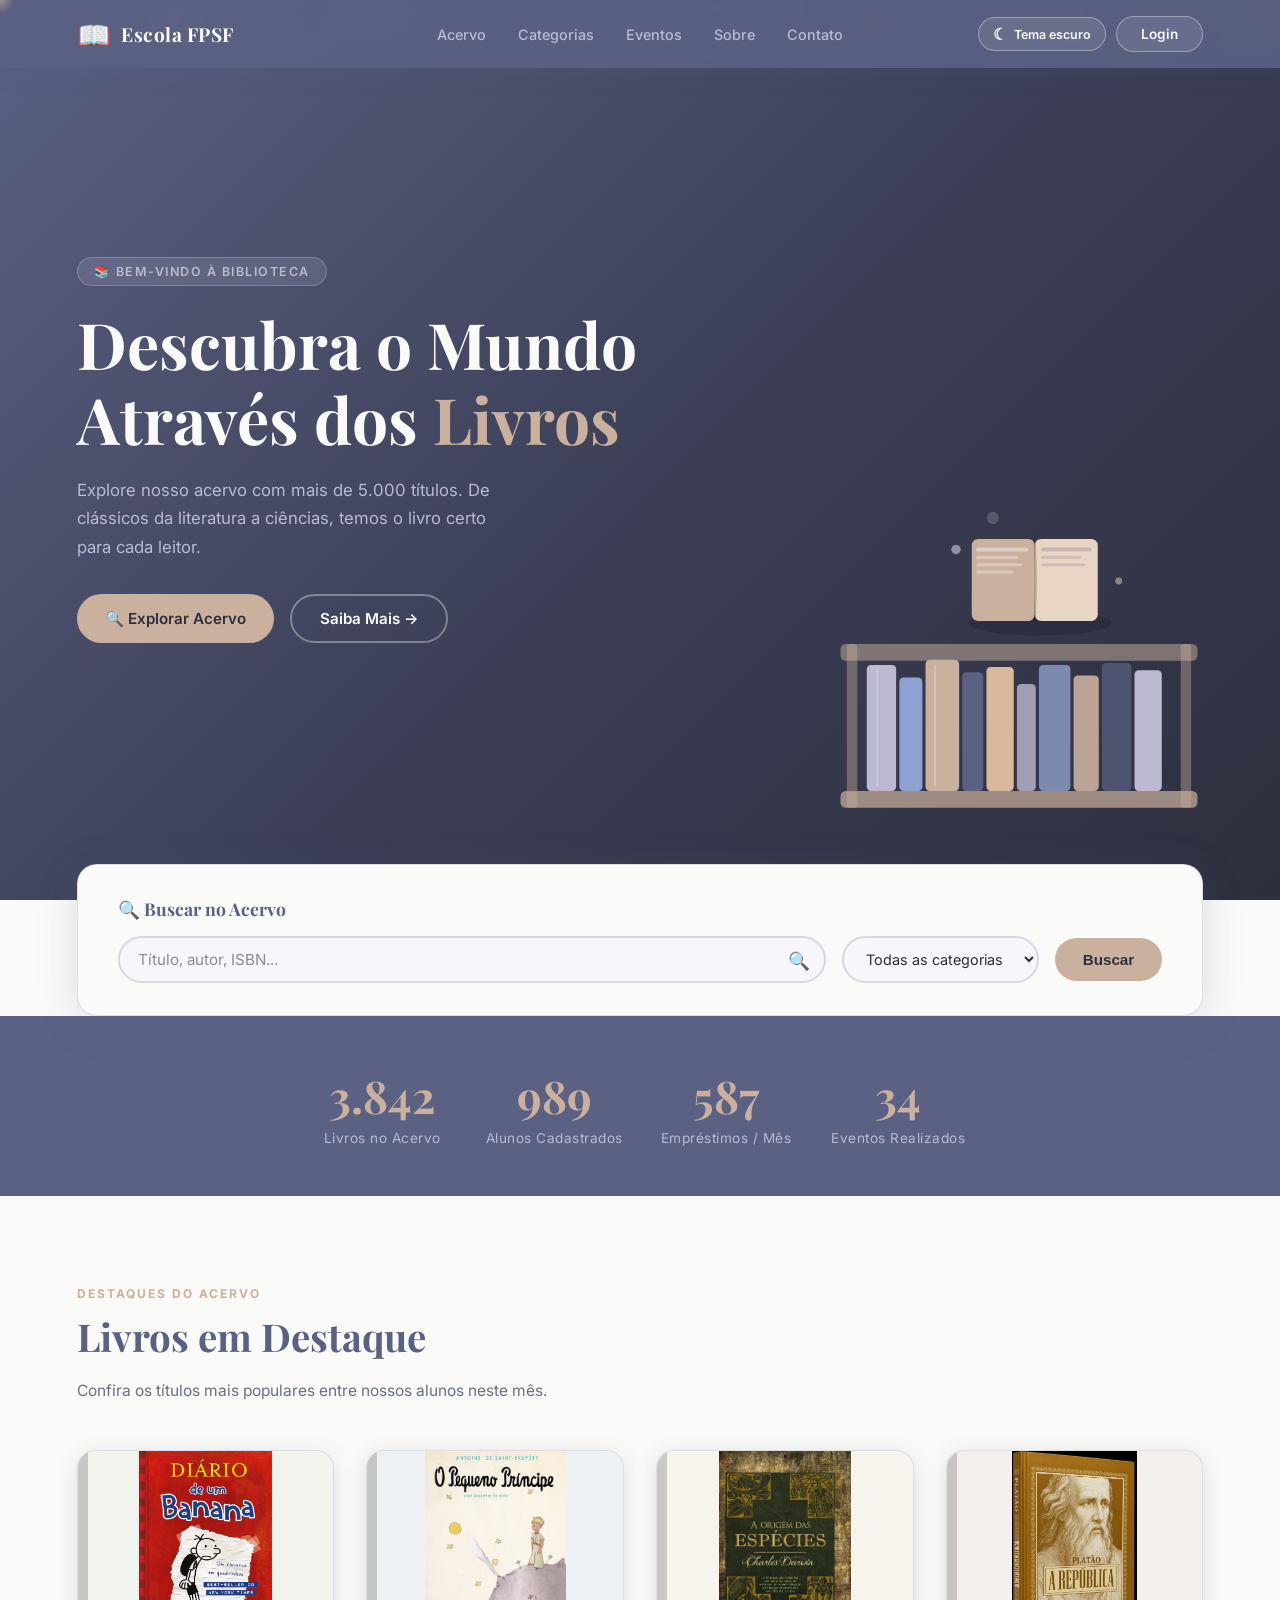
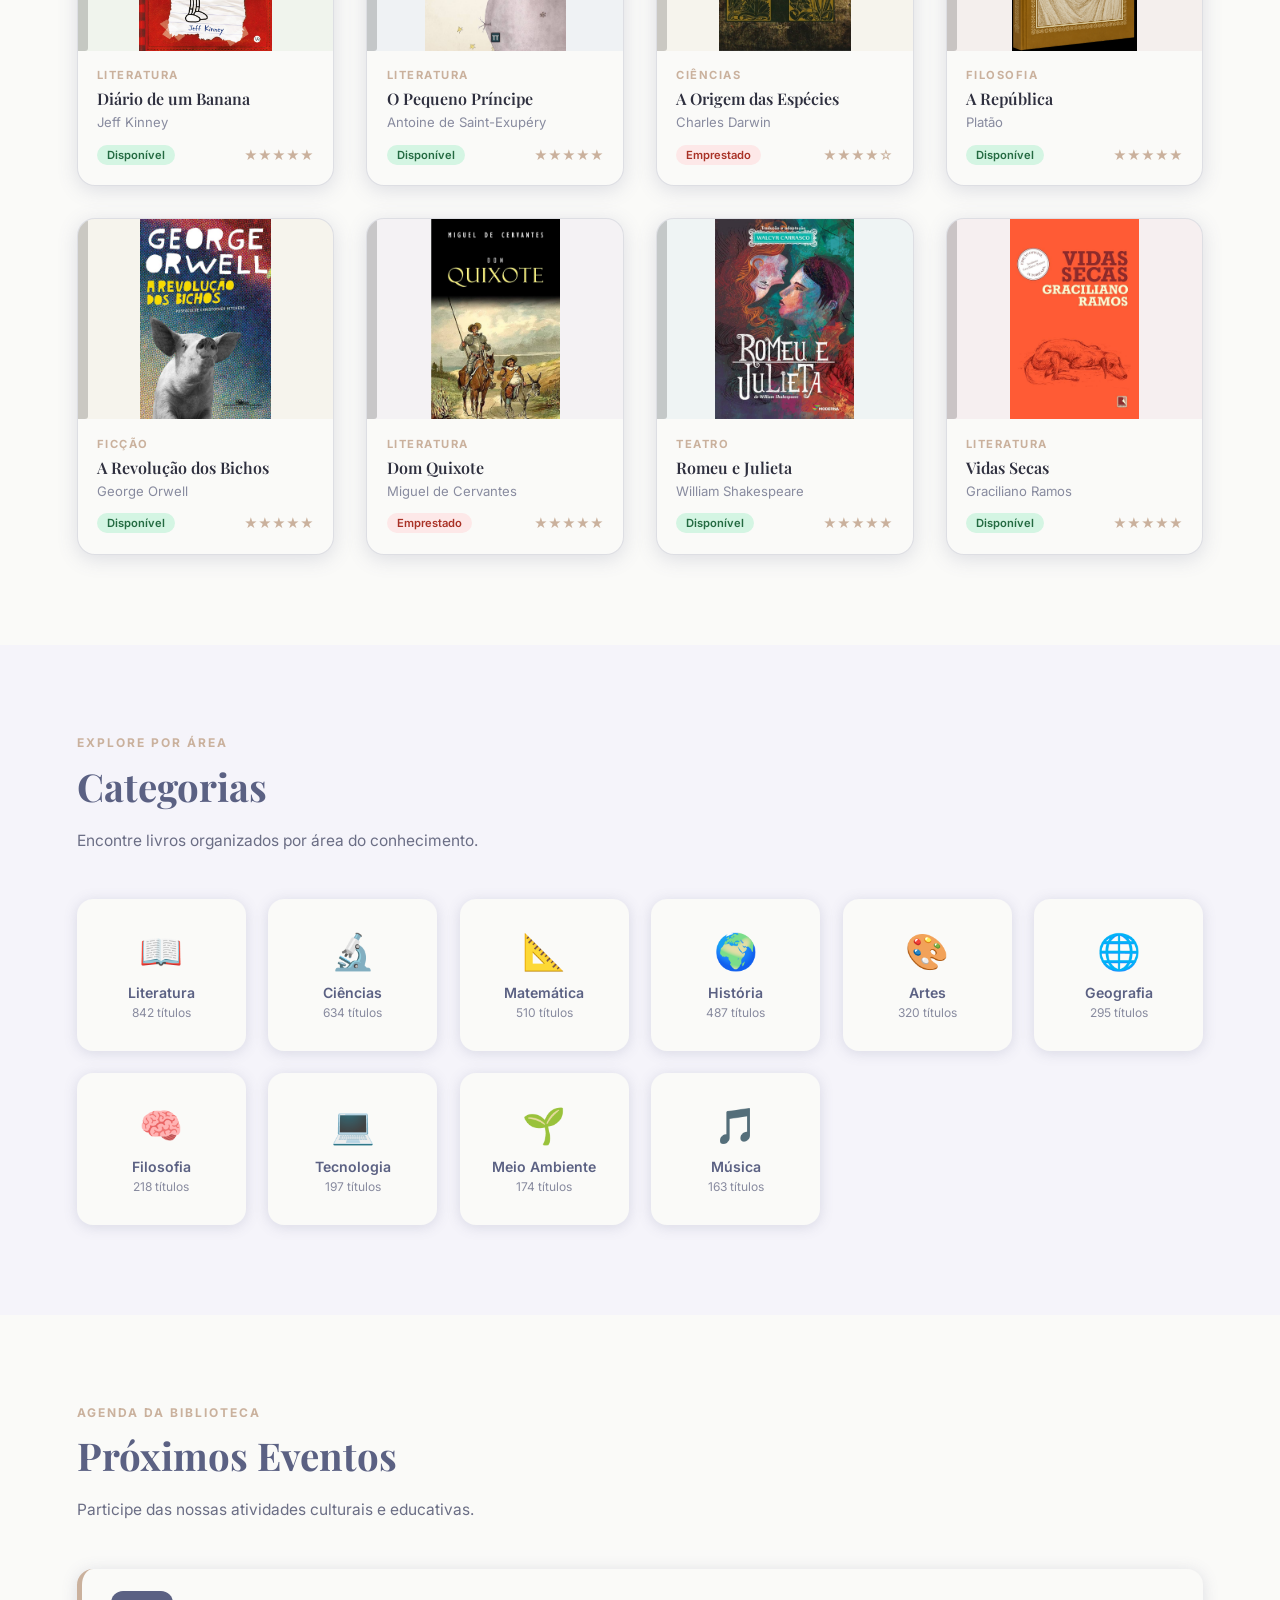
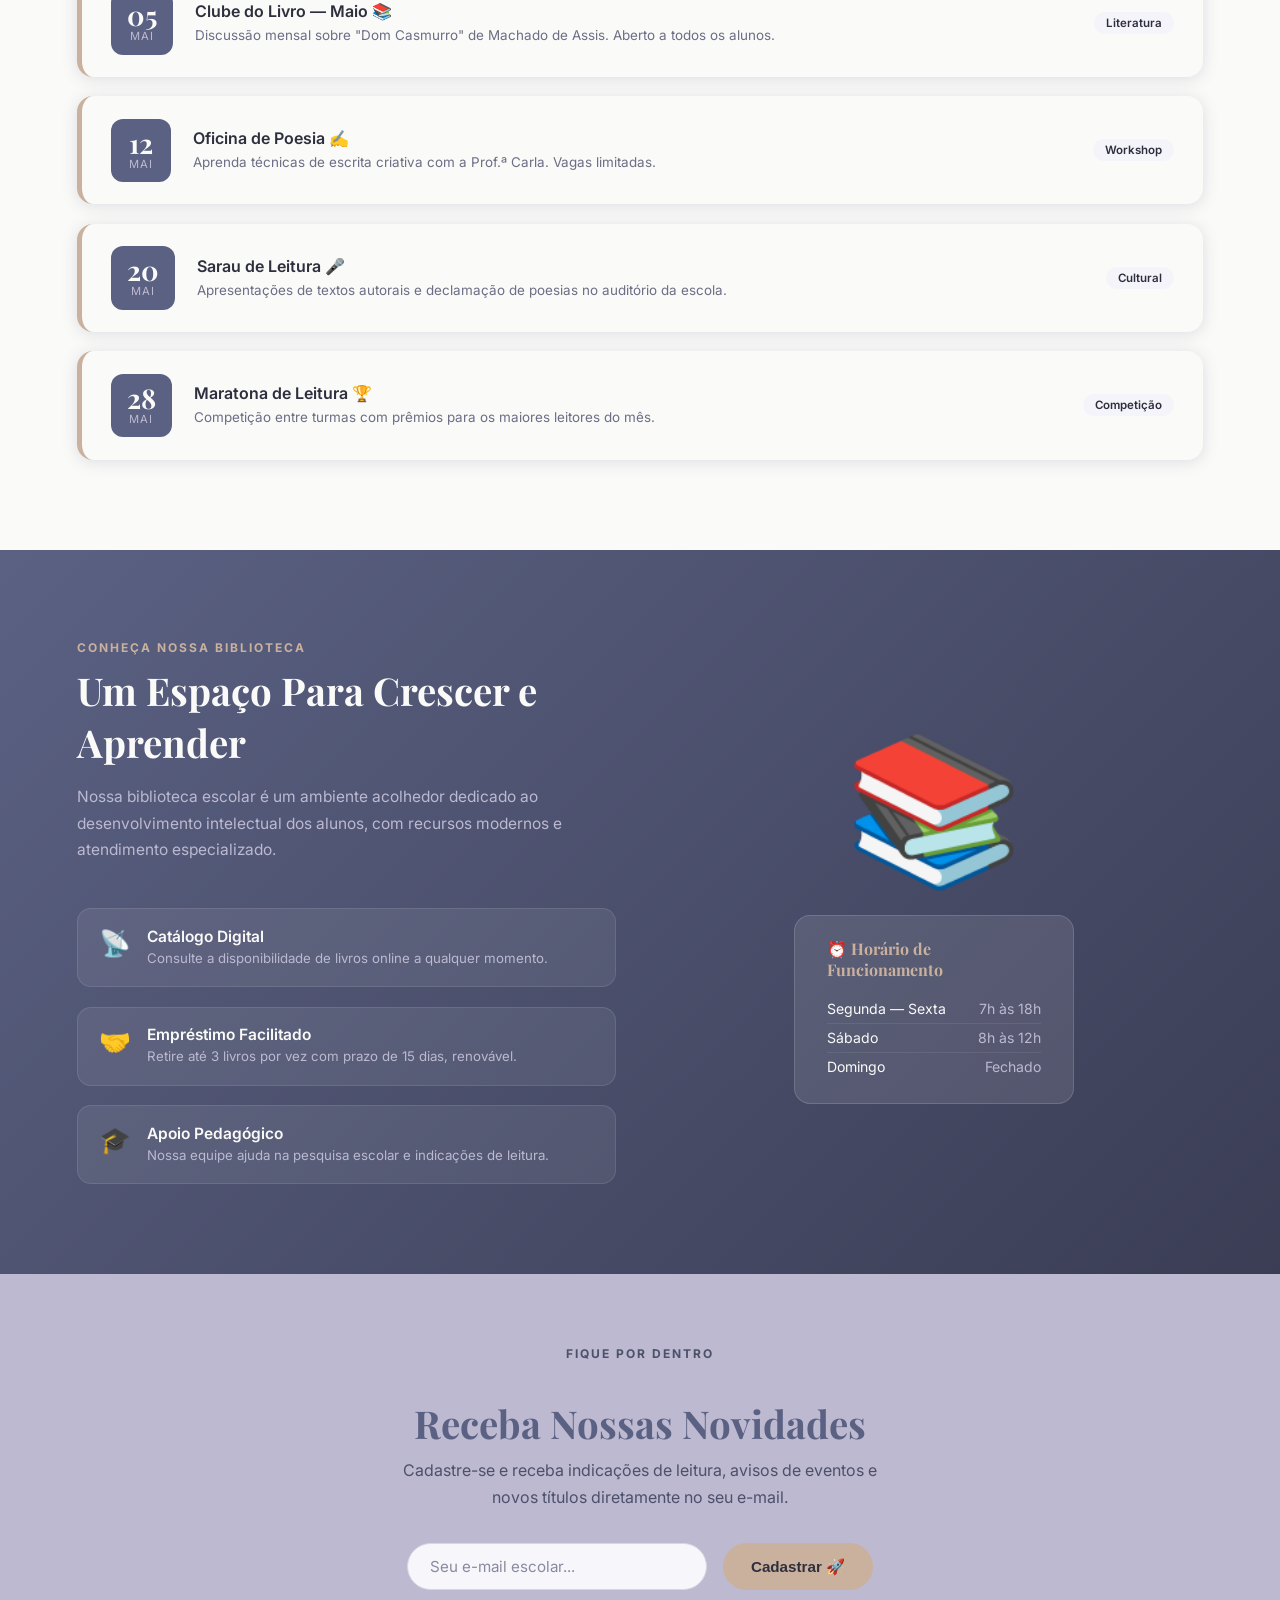
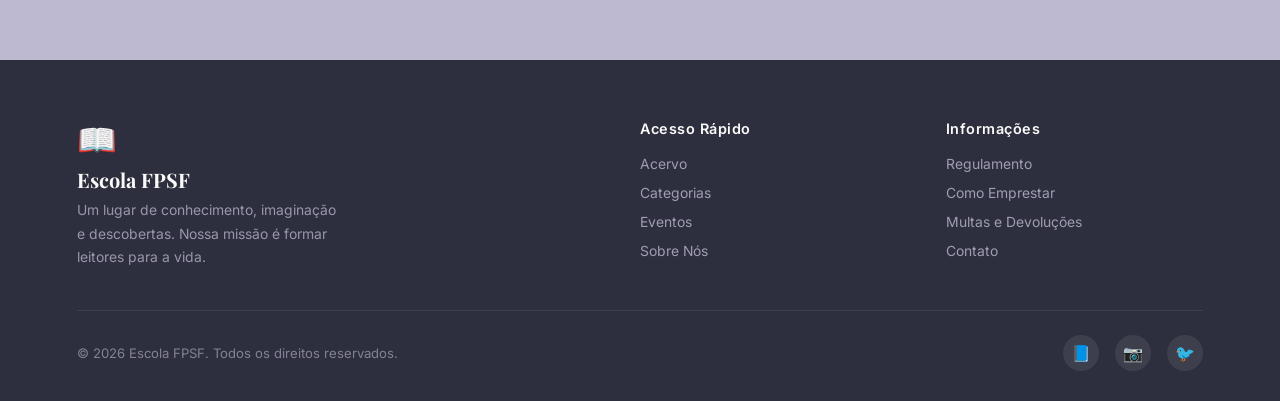
==== index.html @ fdc6d4b6 "Primeira versão do projeto" ====
<!DOCTYPE html>
<html lang="pt-BR">
<head>
  <meta charset="UTF-8" />
  <meta name="viewport" content="width=device-width, initial-scale=1.0" />
  <title>Escola FPSF</title>
  <link rel="preconnect" href="https://fonts.googleapis.com" />
  <link href="https://fonts.googleapis.com/css2?family=Playfair+Display:wght@400;600;700&family=Inter:wght@300;400;500;600&display=swap" rel="stylesheet" />
  <script>
    (() => {
      let savedTheme;
      try { savedTheme = localStorage.getItem('theme'); } catch (error) { savedTheme = null; }
      const theme = savedTheme || (window.matchMedia('(prefers-color-scheme: dark)').matches ? 'dark' : 'light');
      document.documentElement.dataset.theme = theme;
      document.documentElement.style.colorScheme = theme;
    })();
  </script>
  <link rel="stylesheet" href="css/style.css" />
</head>
<body>

<!-- Loader -->
<div id="loader">
  <div class="loader-book">📚</div>
  <p class="loader-text">CARREGANDO BIBLIOTECA</p>
  <div class="loader-bar"><div class="loader-fill"></div></div>
</div>

<!-- Cursor glow -->
<div class="cursor-glow" id="cursorGlow"></div>

<!-- Particles -->
<canvas id="particles"></canvas>

<!-- ─── NAV ─── -->
<nav>
  <a href="#" class="nav-logo">
    <span class="book-icon">📖</span>
    <span>Escola FPSF</span>
  </a>
  <ul class="nav-links">
    <li><a href="#acervo">Acervo</a></li>
    <li><a href="#categorias">Categorias</a></li>
    <li><a href="#eventos">Eventos</a></li>
    <li><a href="#sobre">Sobre</a></li>
    <li><a href="#contato">Contato</a></li>
  </ul>
  <button type="button" class="theme-toggle" id="themeToggle" aria-label="Ativar tema escuro" aria-pressed="false">
    <span class="theme-toggle-icon" aria-hidden="true">☾</span>
    <span class="theme-toggle-text">Tema escuro</span>
  </button>
  <button type="button" class="btn-login" onclick="openLogin()">Login</button>
</nav>

<!-- ─── HERO ─── -->
<section class="hero">
  <!-- Floating books bg -->
  <div class="floating-books" id="floatingBooks"></div>

  <div class="hero-content">
    <div class="hero-badge">📚 Bem-vindo à biblioteca</div>
    <h1>Descubra o Mundo Através dos <span>Livros</span></h1>
    <p>Explore nosso acervo com mais de 5.000 títulos. De clássicos da literatura a ciências, temos o livro certo para cada leitor.</p>
    <div class="hero-btns">
      <a href="#acervo" class="btn btn-primary">🔍 Explorar Acervo</a>
      <a href="#sobre"  class="btn btn-outline">Saiba Mais →</a>
    </div>
  </div>

  <!-- SVG hero illustration -->
  <div class="hero-img">
    <svg viewBox="0 0 400 380" xmlns="http://www.w3.org/2000/svg">
      <!-- bookshelf -->
      <rect x="30" y="280" width="340" height="16" rx="5" fill="#CAB19D" opacity=".7"/>
      <rect x="30" y="140" width="340" height="16" rx="5" fill="#CAB19D" opacity=".5"/>
      <!-- left shelf legs -->
      <rect x="36" y="140" width="10" height="156" rx="3" fill="#CAB19D" opacity=".4"/>
      <rect x="354" y="140" width="10" height="156" rx="3" fill="#CAB19D" opacity=".4"/>
      <!-- books row 2 -->
      <rect x="55" y="160" width="28" height="120" rx="4" fill="#BCB9D0"/>
      <rect x="86" y="172" width="22" height="108" rx="4" fill="#8FA1D0"/>
      <rect x="111" y="155" width="32" height="125" rx="4" fill="#CAB19D"/>
      <rect x="146" y="167" width="20" height="113" rx="4" fill="#5B6183"/>
      <rect x="169" y="162" width="26" height="118" rx="4" fill="#D9B89C"/>
      <rect x="198" y="178" width="18" height="102" rx="4" fill="#BCB9D0" opacity=".8"/>
      <rect x="219" y="160" width="30" height="120" rx="4" fill="#7B8AB0"/>
      <rect x="252" y="170" width="24" height="110" rx="4" fill="#CAB19D" opacity=".9"/>
      <rect x="279" y="158" width="28" height="122" rx="4" fill="#5B6183" opacity=".7"/>
      <rect x="310" y="165" width="26" height="115" rx="4" fill="#BCB9D0"/>
      <!-- book spines lines -->
      <line x1="65" y1="165" x2="65" y2="275" stroke="rgba(255,255,255,.2)" stroke-width="2"/>
      <line x1="120" y1="160" x2="120" y2="275" stroke="rgba(255,255,255,.2)" stroke-width="2"/>
      <!-- open book floating -->
      <g transform="translate(155,30)" style="animation:heroFloat 3.5s ease-in-out infinite; transform-origin:center;">
        <ellipse cx="65" cy="90" rx="68" ry="12" fill="rgba(0,0,0,.15)"/>
        <rect x="0"  y="10" width="60" height="78" rx="6" fill="#CAB19D"/>
        <rect x="60" y="10" width="60" height="78" rx="6" fill="#E8D5C4"/>
        <rect x="4"  y="18" width="50" height="4"  rx="2" fill="rgba(255,255,255,.4)"/>
        <rect x="4"  y="26" width="40" height="3"  rx="2" fill="rgba(255,255,255,.3)"/>
        <rect x="4"  y="33" width="44" height="3"  rx="2" fill="rgba(255,255,255,.3)"/>
        <rect x="4"  y="40" width="36" height="3"  rx="2" fill="rgba(255,255,255,.3)"/>
        <rect x="66" y="18" width="48" height="4"  rx="2" fill="rgba(91,97,131,.25)"/>
        <rect x="66" y="26" width="38" height="3"  rx="2" fill="rgba(91,97,131,.2)"/>
        <rect x="66" y="33" width="42" height="3"  rx="2" fill="rgba(91,97,131,.2)"/>
        <path d="M60 10 Q62 49 60 88" stroke="rgba(0,0,0,.2)" stroke-width="2" fill="none"/>
        <!-- sparkles -->
        <circle cx="-15" cy="20" r="4" fill="#BCB9D0" opacity=".8">
          <animate attributeName="r" values="4;6;4" dur="1.8s" repeatCount="indefinite"/>
          <animate attributeName="opacity" values=".8;.3;.8" dur="1.8s" repeatCount="indefinite"/>
        </circle>
        <circle cx="140" cy="50" r="3" fill="#CAB19D" opacity=".7">
          <animate attributeName="r" values="3;5;3" dur="2.2s" repeatCount="indefinite"/>
          <animate attributeName="opacity" values=".7;.2;.7" dur="2.2s" repeatCount="indefinite"/>
        </circle>
        <circle cx="20" cy="-10" r="5" fill="rgba(255,255,255,.5)">
          <animate attributeName="r" values="5;7;5" dur="2.6s" repeatCount="indefinite"/>
          <animate attributeName="opacity" values=".5;.1;.5" dur="2.6s" repeatCount="indefinite"/>
        </circle>
      </g>
    </svg>
  </div>
</section>

<!-- ─── SEARCH ─── -->
<div class="search-section" id="busca">
  <div class="search-card reveal">
    <h3>🔍 Buscar no Acervo</h3>
    <div class="search-wrap">
      <input type="text" id="searchInput" placeholder="Título, autor, ISBN..." />
      <span class="s-icon">🔍</span>
    </div>
    <select class="filter-select" id="filterSelect">
      <option value="">Todas as categorias</option>
      <option>Literatura</option>
      <option>Ciências</option>
      <option>História</option>
      <option>Matemática</option>
      <option>Artes</option>
      <option>Filosofia</option>
    </select>
    <button class="btn btn-primary" onclick="doSearch()">Buscar</button>
  </div>
</div>

<!-- ─── STATS ─── -->
<div class="stats-band">
  <div class="stat-item reveal">
    <span class="stat-num" data-target="5240">0</span>
    <p class="stat-label">Livros no Acervo</p>
  </div>
  <div class="stat-item reveal">
    <span class="stat-num" data-target="1380">0</span>
    <p class="stat-label">Alunos Cadastrados</p>
  </div>
  <div class="stat-item reveal">
    <span class="stat-num" data-target="820">0</span>
    <p class="stat-label">Empréstimos / Mês</p>
  </div>
  <div class="stat-item reveal">
    <span class="stat-num" data-target="48">0</span>
    <p class="stat-label">Eventos Realizados</p>
  </div>
</div>

<!-- ─── FEATURED BOOKS ─── -->
<section id="acervo">
  <p class="section-label reveal">Destaques do Acervo</p>
  <h2 class="section-title reveal">Livros em Destaque</h2>
  <p class="section-subtitle reveal">Confira os títulos mais populares entre nossos alunos neste mês.</p>

  <div class="books-grid" id="booksGrid"></div>
</section>

<!-- ─── CATEGORIES ─── -->
<section class="categories-section" id="categorias">
  <p class="section-label reveal">Explore por Área</p>
  <h2 class="section-title reveal">Categorias</h2>
  <p class="section-subtitle reveal">Encontre livros organizados por área do conhecimento.</p>

  <div class="cats-grid">
    <div class="cat-card reveal" style="--d:.1s">
      <div class="cat-icon">📖</div>
      <div class="cat-name">Literatura</div>
      <div class="cat-count">842 títulos</div>
    </div>
    <div class="cat-card reveal" style="--d:.2s">
      <div class="cat-icon">🔬</div>
      <div class="cat-name">Ciências</div>
      <div class="cat-count">634 títulos</div>
    </div>
    <div class="cat-card reveal" style="--d:.3s">
      <div class="cat-icon">📐</div>
      <div class="cat-name">Matemática</div>
      <div class="cat-count">510 títulos</div>
    </div>
    <div class="cat-card reveal" style="--d:.4s">
      <div class="cat-icon">🌍</div>
      <div class="cat-name">História</div>
      <div class="cat-count">487 títulos</div>
    </div>
    <div class="cat-card reveal" style="--d:.5s">
      <div class="cat-icon">🎨</div>
      <div class="cat-name">Artes</div>
      <div class="cat-count">320 títulos</div>
    </div>
    <div class="cat-card reveal" style="--d:.6s">
      <div class="cat-icon">🌐</div>
      <div class="cat-name">Geografia</div>
      <div class="cat-count">295 títulos</div>
    </div>
    <div class="cat-card reveal" style="--d:.7s">
      <div class="cat-icon">🧠</div>
      <div class="cat-name">Filosofia</div>
      <div class="cat-count">218 títulos</div>
    </div>
    <div class="cat-card reveal" style="--d:.8s">
      <div class="cat-icon">💻</div>
      <div class="cat-name">Tecnologia</div>
      <div class="cat-count">197 títulos</div>
    </div>
    <div class="cat-card reveal" style="--d:.9s">
      <div class="cat-icon">🌱</div>
      <div class="cat-name">Meio Ambiente</div>
      <div class="cat-count">174 títulos</div>
    </div>
    <div class="cat-card reveal" style="--d:1s">
      <div class="cat-icon">🎵</div>
      <div class="cat-name">Música</div>
      <div class="cat-count">163 títulos</div>
    </div>
  </div>
</section>

<!-- ─── EVENTS ─── -->
<section id="eventos">
  <p class="section-label reveal">Agenda da Biblioteca</p>
  <h2 class="section-title reveal">Próximos Eventos</h2>
  <p class="section-subtitle reveal">Participe das nossas atividades culturais e educativas.</p>

  <div class="events-list">
    <div class="event-item reveal-left">
      <div class="event-date"><div class="event-day">05</div><div class="event-month">Mai</div></div>
      <div>
        <div class="event-title">Clube do Livro — Maio 📚</div>
        <div class="event-desc">Discussão mensal sobre "Dom Casmurro" de Machado de Assis. Aberto a todos os alunos.</div>
      </div>
      <div class="event-tag">Literatura</div>
    </div>
    <div class="event-item reveal-left" style="transition-delay:.1s">
      <div class="event-date"><div class="event-day">12</div><div class="event-month">Mai</div></div>
      <div>
        <div class="event-title">Oficina de Poesia ✍️</div>
        <div class="event-desc">Aprenda técnicas de escrita criativa com a Prof.ª Carla. Vagas limitadas.</div>
      </div>
      <div class="event-tag">Workshop</div>
    </div>
    <div class="event-item reveal-left" style="transition-delay:.2s">
      <div class="event-date"><div class="event-day">20</div><div class="event-month">Mai</div></div>
      <div>
        <div class="event-title">Sarau de Leitura 🎤</div>
        <div class="event-desc">Apresentações de textos autorais e declamação de poesias no auditório da escola.</div>
      </div>
      <div class="event-tag">Cultural</div>
    </div>
    <div class="event-item reveal-left" style="transition-delay:.3s">
      <div class="event-date"><div class="event-day">28</div><div class="event-month">Mai</div></div>
      <div>
        <div class="event-title">Maratona de Leitura 🏆</div>
        <div class="event-desc">Competição entre turmas com prêmios para os maiores leitores do mês.</div>
      </div>
      <div class="event-tag">Competição</div>
    </div>
  </div>
</section>

<!-- ─── ABOUT ─── -->
<section class="about-section" id="sobre">
  <div class="about-grid">
    <div>
      <p class="section-label reveal">Conheça Nossa Biblioteca</p>
      <h2 class="section-title reveal">Um Espaço Para Crescer e Aprender</h2>
      <p class="section-subtitle reveal">Nossa biblioteca escolar é um ambiente acolhedor dedicado ao desenvolvimento intelectual dos alunos, com recursos modernos e atendimento especializado.</p>
      <div class="about-features">
        <div class="feat-item reveal" style="transition-delay:.1s">
          <div class="feat-icon">📡</div>
          <div>
            <div class="feat-title">Catálogo Digital</div>
            <div class="feat-desc">Consulte a disponibilidade de livros online a qualquer momento.</div>
          </div>
        </div>
        <div class="feat-item reveal" style="transition-delay:.2s">
          <div class="feat-icon">🤝</div>
          <div>
            <div class="feat-title">Empréstimo Facilitado</div>
            <div class="feat-desc">Retire até 3 livros por vez com prazo de 15 dias, renovável.</div>
          </div>
        </div>
        <div class="feat-item reveal" style="transition-delay:.3s">
          <div class="feat-icon">🎓</div>
          <div>
            <div class="feat-title">Apoio Pedagógico</div>
            <div class="feat-desc">Nossa equipe ajuda na pesquisa escolar e indicações de leitura.</div>
          </div>
        </div>
      </div>
    </div>
    <div class="about-visual reveal-right">
      <div class="big-book-icon">📚</div>
      <div class="hours-card">
        <h4>⏰ Horário de Funcionamento</h4>
        <div class="hour-row"><span>Segunda — Sexta</span><span>7h às 18h</span></div>
        <div class="hour-row"><span>Sábado</span><span>8h às 12h</span></div>
        <div class="hour-row"><span>Domingo</span><span>Fechado</span></div>
      </div>
    </div>
  </div>
</section>

<!-- ─── NEWSLETTER ─── -->
<section class="news-section" id="contato">
  <p class="section-label reveal">Fique por Dentro</p>
  <h2 class="section-title reveal">Receba Nossas Novidades</h2>
  <p class="reveal">Cadastre-se e receba indicações de leitura, avisos de eventos e novos títulos diretamente no seu e-mail.</p>
  <div class="news-form reveal">
    <input type="email" id="emailInput" placeholder="Seu e-mail escolar..." />
    <button class="btn btn-primary" onclick="subscribeNewsletter()">Cadastrar 🚀</button>
  </div>
</section>

<!-- ─── FOOTER ─── -->
<footer>
  <div class="footer-grid">
    <div class="footer-brand">
      <span class="book-icon">📖</span>
      <h3>Escola FPSF</h3>
      <p>Um lugar de conhecimento, imaginação e descobertas. Nossa missão é formar leitores para a vida.</p>
    </div>
    <div class="footer-col">
      <h4>Acesso Rápido</h4>
      <ul>
        <li><a href="#acervo">Acervo</a></li>
        <li><a href="#categorias">Categorias</a></li>
        <li><a href="#eventos">Eventos</a></li>
        <li><a href="#sobre">Sobre Nós</a></li>
      </ul>
    </div>
    <div class="footer-col">
      <h4>Informações</h4>
      <ul>
        <li><a href="#">Regulamento</a></li>
        <li><a href="#">Como Emprestar</a></li>
        <li><a href="#">Multas e Devoluções</a></li>
        <li><a href="#">Contato</a></li>
      </ul>
    </div>
  </div>
  <div class="footer-bottom">
    <p>© 2026 Escola FPSF. Todos os direitos reservados.</p>
    <div class="social-links">
      <a href="#" class="social-link">📘</a>
      <a href="#" class="social-link">📷</a>
      <a href="#" class="social-link">🐦</a>
    </div>
  </div>
</footer>

<!-- Scroll to top -->
<button id="scrollTop" onclick="window.scrollTo({top:0,behavior:'smooth'})">↑</button>

<!-- Book modal -->
<div class="modal-overlay" id="modalOverlay" onclick="closeModal(event)">
  <div class="modal" id="bookModal">
    <div class="modal-header">
      <h3 id="modalTitle">Título</h3>
      <button class="modal-close" onclick="closeModal()">✕</button>
    </div>
    <div class="modal-cover" id="modalCover"></div>
    <div class="modal-genre" id="modalGenre"></div>
    <div class="modal-desc" id="modalDesc"></div>
    <div class="modal-meta" id="modalMeta"></div>
    <button class="btn btn-primary" style="width:100%;justify-content:center;" onclick="requestLoan()">Solicitar Empréstimo 📚</button>
  </div>
</div>

<!-- Temporary login modal -->
<div class="modal-overlay" id="loginModalOverlay" onclick="closeLogin(event)">
  <div class="login-modal" role="dialog" aria-modal="true" aria-labelledby="loginModalTitle">
    <div class="modal-header">
      <div>
        <p class="login-eyebrow">Acesso temporário</p>
        <h3 id="loginModalTitle">Entrar na biblioteca</h3>
      </div>
      <button type="button" class="modal-close" onclick="closeLogin()" aria-label="Fechar">✕</button>
    </div>
    <form id="loginForm" onsubmit="fakeLogin(event)">
      <label class="login-label" for="loginEmail">E-mail</label>
      <input class="login-input" type="email" id="loginEmail" placeholder="seuemail@escola.com" required />

      <label class="login-label" for="loginPassword">Senha</label>
      <input class="login-input" type="password" id="loginPassword" placeholder="Mínimo 4 caracteres" minlength="4" required />

      <p class="login-helper">Login fictício para demonstração. Nenhum dado será enviado.</p>
      <p class="login-message" id="loginMessage" aria-live="polite"></p>
      <button type="submit" class="btn btn-primary login-submit">Entrar</button>
    </form>
  </div>
</div>

<script src="js/script.js"></script>
</body>
</html>
---- css/style.css ----
*, *::before, *::after { box-sizing: border-box; margin: 0; padding: 0; }

:root {
  --lavender:  #BCB9D0;
  --indigo:    #5B6183;
  --beige:     #CAB19D;
  --white:     #FAFAF8;
  --dark:      #2E2F3E;
  --shadow:    rgba(91,97,131,.18);
  --bg-main: #FAFAF8;
  --bg-secondary: #F5F4FA;
  --bg-card: #FAFAF8;
  --bg-input: #F7F6FA;
  --bg-navbar: rgba(91,97,131,.92);
  --bg-footer: #2E2F3E;
  --text-main: #2E2F3E;
  --text-secondary: #6B6E85;
  --text-muted: #888B9F;
  --border: #D8D6E3;
  --border-soft: rgba(91,97,131,.18);
  --overlay: rgba(28,29,38,.62);
  --focus-ring: rgba(91,97,131,.2);
  --success-bg: #D4F5E3;
  --success-text: #246B42;
  --danger-bg: #FDE8E8;
  --danger-text: #A93226;
  --hero-end: #2E2F3E;
  --hero-mid: #3A3D54;
  --newsletter-bg: #BCB9D0;
  --newsletter-text: #4C506B;
  --heading-color: #5B6183;
  --focus-color: #5B6183;
  --nav-text: #E8E8EC;
  --on-dark: #FAFAF8;
  --on-dark-secondary: #D2D0DE;
  --transition-theme: background-color .3s ease, color .3s ease, border-color .3s ease, box-shadow .3s ease;
}

[data-theme="dark"] {
  --shadow: rgba(0,0,0,.28);
  --bg-main: #1C1D26;
  --bg-secondary: #252734;
  --bg-card: #252734;
  --bg-input: #1C1D26;
  --bg-navbar: rgba(46,47,62,.96);
  --bg-footer: #252734;
  --text-main: #E8E8EC;
  --text-secondary: #B8BBC8;
  --text-muted: #A8ABBA;
  --border: #3A3D4E;
  --border-soft: #3A3D4E;
  --overlay: rgba(12,13,18,.75);
  --focus-ring: rgba(202,177,157,.25);
  --success-bg: #263E35;
  --success-text: #A8DFC0;
  --danger-bg: #472D32;
  --danger-text: #F2B8B5;
  --hero-end: #1C1D26;
  --hero-mid: #252734;
  --newsletter-bg: #252734;
  --newsletter-text: #B8BBC8;
  --heading-color: #CAB19D;
  --focus-color: #CAB19D;
  --nav-text: #E8E8EC;
  --on-dark: #E8E8EC;
  --on-dark-secondary: #B8BBC8;
}

html { scroll-behavior: smooth; }

body {
  font-family: 'Inter', sans-serif;
  background: var(--bg-main);
  color: var(--text-main);
  overflow-x: hidden;
  transition: var(--transition-theme);
}

body, nav, section, footer, .search-card, .book-card, .cat-card, .event-item,
.modal, .login-modal, input, select, button, .modal-meta span, .event-tag {
  transition: var(--transition-theme);
}

/* ─── Particles canvas ─── */
#particles {
  position: fixed;
  inset: 0;
  pointer-events: none;
  z-index: 0;
}

/* ─── NAV ─── */
nav {
  position: fixed;
  top: 0; left: 0; right: 0;
  z-index: 100;
  display: flex;
  align-items: center;
  justify-content: space-between;
  padding: 0 6vw;
  height: 68px;
  background: var(--bg-navbar);
  backdrop-filter: blur(14px);
  box-shadow: 0 2px 24px var(--shadow);
  animation: slideDown .7s cubic-bezier(.22,1,.36,1) both;
}
@keyframes slideDown {
  from { transform: translateY(-100%); opacity: 0; }
  to   { transform: translateY(0);     opacity: 1; }
}

.nav-logo {
  display: flex;
  align-items: center;
  gap: 10px;
  text-decoration: none;
}
.nav-logo .book-icon {
  font-size: 1.7rem;
  animation: wiggle 3s ease-in-out infinite;
}
@keyframes wiggle {
  0%,100% { transform: rotate(-4deg); }
  50%      { transform: rotate(4deg); }
}
.nav-logo span {
  font-family: 'Playfair Display', serif;
  font-size: 1.2rem;
  font-weight: 700;
  color: var(--on-dark);
  letter-spacing: .5px;
}

.nav-links {
  display: flex;
  gap: 2rem;
  list-style: none;
  position: absolute;
  left: 50%;
  transform: translateX(-50%);
}
.nav-links a {
  text-decoration: none;
  color: var(--lavender);
  font-size: .9rem;
  font-weight: 500;
  position: relative;
  transition: color .3s;
}
.nav-links a::after {
  content: '';
  position: absolute;
  bottom: -3px; left: 0;
  width: 0; height: 2px;
  background: var(--beige);
  border-radius: 2px;
  transition: width .35s cubic-bezier(.22,1,.36,1);
}
.nav-links a:hover { color: var(--on-dark); }
.nav-links a:hover::after { width: 100%; }

.btn-login {
  margin-left: 10px;
  padding: 9px 24px;
  border: 1px solid rgba(255,255,255,.35);
  border-radius: 50px;
  background: rgba(255,255,255,.1);
  color: var(--on-dark);
  font-family: 'Inter', sans-serif;
  font-size: .85rem;
  font-weight: 600;
  cursor: pointer;
  transition: background .25s, color .25s, border-color .25s, transform .25s;
}

.theme-toggle {
  margin-left: auto;
  min-width: 126px;
  padding: 8px 14px;
  border: 1px solid rgba(255,255,255,.35);
  border-radius: 50px;
  background: rgba(255,255,255,.1);
  color: var(--on-dark);
  font-family: 'Inter', sans-serif;
  font-size: .78rem;
  font-weight: 600;
  cursor: pointer;
  display: inline-flex;
  align-items: center;
  justify-content: center;
  gap: 7px;
}
.theme-toggle:hover, .theme-toggle:focus-visible {
  background: var(--beige);
  border-color: var(--beige);
  color: var(--dark);
}
.theme-toggle:focus-visible, button:focus-visible, a:focus-visible {
  outline: 3px solid var(--beige);
  outline-offset: 3px;
}
.theme-toggle-icon { font-size: 1rem; line-height: 1; }
.btn-login:hover {
  background: var(--beige);
  border-color: var(--beige);
  color: var(--dark);
  transform: translateY(-2px);
}

@media(max-width:900px) {
  nav { padding: 0 4vw; }
  .nav-links { gap: 1rem; }
  .nav-links a { font-size: .8rem; }
  .btn-login { padding: 8px 16px; }
  .theme-toggle { min-width: auto; }
  .theme-toggle-text { display: none; }
}

@media(max-width:700px) {
  .nav-links { display: none; }
}

/* ─── HERO ─── */
.hero {
  position: relative;
  min-height: 100vh;
  display: flex;
  align-items: center;
  padding: 0 6vw;
  background: linear-gradient(135deg, var(--indigo) 0%, var(--hero-mid) 55%, var(--hero-end) 100%);
  overflow: hidden;
}

.floating-books {
  position: absolute;
  inset: 0;
  pointer-events: none;
}
.fb {
  position: absolute;
  font-size: 2.2rem;
  opacity: .12;
  animation: floatBook linear infinite;
}
@keyframes floatBook {
  0%   { transform: translateY(110vh) rotate(0deg);   opacity: 0; }
  10%  { opacity: .12; }
  90%  { opacity: .12; }
  100% { transform: translateY(-15vh) rotate(360deg); opacity: 0; }
}

.hero-content {
  position: relative;
  z-index: 2;
  max-width: 580px;
}
.hero-badge {
  display: inline-block;
  background: rgba(188,185,208,.18);
  border: 1px solid rgba(188,185,208,.35);
  color: var(--lavender);
  font-size: .78rem;
  font-weight: 600;
  letter-spacing: 1.5px;
  text-transform: uppercase;
  padding: 6px 16px;
  border-radius: 50px;
  margin-bottom: 1.2rem;
  animation: fadeUp .8s .3s both;
}
.hero h1 {
  font-family: 'Playfair Display', serif;
  font-size: clamp(2.4rem, 5vw, 4rem);
  font-weight: 700;
  color: var(--on-dark);
  line-height: 1.18;
  animation: fadeUp .8s .5s both;
}
.hero h1 span { color: var(--beige); }
.hero p {
  margin-top: 1.2rem;
  color: var(--lavender);
  font-size: 1.05rem;
  line-height: 1.7;
  max-width: 440px;
  animation: fadeUp .8s .7s both;
}
.hero-btns {
  margin-top: 2rem;
  display: flex;
  gap: 1rem;
  flex-wrap: wrap;
  animation: fadeUp .8s .9s both;
}
@keyframes fadeUp {
  from { opacity: 0; transform: translateY(28px); }
  to   { opacity: 1; transform: translateY(0); }
}

.btn {
  display: inline-flex;
  align-items: center;
  gap: 8px;
  padding: 13px 28px;
  border-radius: 50px;
  font-size: .95rem;
  font-weight: 600;
  cursor: pointer;
  text-decoration: none;
  transition: transform .25s, box-shadow .25s, background .25s;
  border: none;
}
.btn:hover { transform: translateY(-3px); box-shadow: 0 10px 28px rgba(0,0,0,.25); }
.btn-primary { background: var(--beige); color: var(--dark); }
.btn-outline  { background: transparent; color: var(--on-dark); border: 2px solid rgba(255,255,255,.35); }
.btn-outline:hover { background: rgba(255,255,255,.1); }

.hero-img {
  position: absolute;
  right: 4vw; bottom: 0;
  z-index: 1;
  width: min(420px, 42vw);
  animation: heroFloat 4s ease-in-out infinite;
}
@keyframes heroFloat {
  0%,100% { transform: translateY(0); }
  50%      { transform: translateY(-18px); }
}
.hero-img svg { width: 100%; height: auto; }

/* ─── SEARCH ─── */
.search-section {
  position: relative;
  z-index: 10;
  margin-top: -36px;
  padding: 0 6vw;
}
.search-card {
  background: var(--bg-card);
  border: 1px solid var(--border-soft);
  border-radius: 20px;
  box-shadow: 0 8px 40px var(--shadow);
  padding: 2rem 2.5rem;
  display: flex;
  flex-wrap: wrap;
  gap: 1rem;
  align-items: center;
  animation: fadeUp .8s 1.1s both;
}
.search-card h3 {
  font-family: 'Playfair Display', serif;
  font-size: 1.1rem;
  color: var(--heading-color);
  width: 100%;
}
.search-wrap {
  flex: 1;
  min-width: 220px;
  position: relative;
}
.search-wrap input {
  width: 100%;
  padding: 12px 48px 12px 18px;
  border-radius: 50px;
  border: 2px solid var(--lavender);
  font-size: .95rem;
  outline: none;
  background: var(--bg-input);
  color: var(--text-main);
  border-color: var(--border);
  transition: border-color .3s, box-shadow .3s;
  font-family: 'Inter', sans-serif;
}
.search-wrap input:focus {
  border-color: var(--focus-color);
  box-shadow: 0 0 0 4px var(--focus-ring);
}
.search-wrap .s-icon {
  position: absolute;
  right: 16px; top: 50%;
  transform: translateY(-50%);
  font-size: 1.1rem;
  pointer-events: none;
}
.filter-select {
  padding: 12px 18px;
  border-radius: 50px;
  border: 2px solid var(--border);
  background: var(--bg-input);
  font-size: .9rem;
  outline: none;
  cursor: pointer;
  font-family: 'Inter', sans-serif;
  color: var(--text-main);
  transition: border-color .3s;
}
.filter-select:focus { border-color: var(--focus-color); }

/* ─── SECTION COMMONS ─── */
section { position: relative; padding: 90px 6vw; }

.section-label {
  font-size: .75rem;
  font-weight: 700;
  letter-spacing: 2px;
  text-transform: uppercase;
  color: var(--beige);
  margin-bottom: .6rem;
}
.section-title {
  font-family: 'Playfair Display', serif;
  font-size: clamp(1.7rem, 3vw, 2.4rem);
  color: var(--heading-color);
  margin-bottom: 1rem;
}
.section-subtitle {
  color: var(--text-secondary);
  max-width: 520px;
  line-height: 1.7;
  font-size: .97rem;
  margin-bottom: 2.8rem;
}

/* ─── REVEAL ─── */
.reveal {
  opacity: 0;
  transform: translateY(40px);
  transition: opacity .75s cubic-bezier(.22,1,.36,1), transform .75s cubic-bezier(.22,1,.36,1);
}
.reveal.visible {
  opacity: 1;
  transform: translateY(0);
}
.reveal-left  { opacity:0; transform:translateX(-40px); transition: opacity .75s cubic-bezier(.22,1,.36,1), transform .75s cubic-bezier(.22,1,.36,1); }
.reveal-right { opacity:0; transform:translateX(40px);  transition: opacity .75s cubic-bezier(.22,1,.36,1), transform .75s cubic-bezier(.22,1,.36,1); }
.reveal-left.visible, .reveal-right.visible { opacity:1; transform:translateX(0); }

/* ─── STATS ─── */
.stats-band {
  background: var(--indigo);
  padding: 50px 6vw;
  display: flex;
  flex-wrap: wrap;
  gap: 2rem;
  justify-content: center;
}
.stat-item {
  text-align: center;
  color: var(--on-dark);
  min-width: 140px;
}
.stat-num {
  font-family: 'Playfair Display', serif;
  font-size: 2.8rem;
  font-weight: 700;
  color: var(--beige);
  display: block;
  animation: countUp 2s ease-out both;
}
@keyframes countUp { from { opacity:0; transform:scale(.7); } to { opacity:1; transform:scale(1); } }
.stat-label { font-size: .85rem; color: var(--lavender); margin-top: .3rem; letter-spacing: .5px; }

/* ─── BOOKS ─── */
.books-grid {
  display: grid;
  grid-template-columns: repeat(auto-fill, minmax(200px, 1fr));
  gap: 2rem;
}
.book-card {
  background: var(--bg-card);
  border: 1px solid var(--border-soft);
  border-radius: 18px;
  box-shadow: 0 4px 20px var(--shadow);
  overflow: hidden;
  cursor: pointer;
  transition: transform .35s cubic-bezier(.22,1,.36,1), box-shadow .35s;
  animation: fadeUp .6s both;
}
.book-card:hover {
  transform: translateY(-10px) scale(1.02);
  box-shadow: 0 20px 48px rgba(91,97,131,.22);
}
.book-cover {
  height: 200px;
  display: flex;
  align-items: center;
  justify-content: center;
  font-size: 4rem;
  position: relative;
  overflow: hidden;
}
.book-cover::after {
  content: '';
  position: absolute;
  inset: 0;
  background: rgba(0,0,0,.08);
  opacity: 0;
  transition: opacity .3s;
}
.book-card:hover .book-cover::after { opacity: 1; }
.book-cover-image {
  width: 100%;
  height: 100%;
  object-fit: contain;
}
.book-spine {
  position: absolute;
  left: 0; top: 0; bottom: 0;
  width: 10px;
  background: rgba(0,0,0,.18);
  border-radius: 0 3px 3px 0;
}
.book-info { padding: 1.1rem 1.2rem 1.3rem; }
.book-genre {
  font-size: .7rem;
  font-weight: 700;
  letter-spacing: 1.5px;
  text-transform: uppercase;
  color: var(--beige);
  margin-bottom: .35rem;
}
.book-title {
  font-family: 'Playfair Display', serif;
  font-size: 1rem;
  font-weight: 600;
  color: var(--text-main);
  line-height: 1.35;
  margin-bottom: .3rem;
}
.book-author { font-size: .82rem; color: var(--text-muted); }
.book-footer {
  display: flex;
  align-items: center;
  justify-content: space-between;
  margin-top: .9rem;
}
.book-badge {
  font-size: .7rem;
  padding: 3px 10px;
  border-radius: 50px;
  font-weight: 600;
}
.badge-available { background: var(--success-bg); color: var(--success-text); }
.badge-out       { background: var(--danger-bg); color: var(--danger-text); }
.book-rating { font-size: .82rem; color: var(--beige); }

/* ─── CATEGORIES ─── */
.categories-section { background: var(--bg-secondary); }
.cats-grid {
  display: grid;
  grid-template-columns: repeat(auto-fill, minmax(160px, 1fr));
  gap: 1.4rem;
}
.cat-card {
  background: var(--bg-card);
  border-radius: 16px;
  padding: 1.8rem 1rem;
  text-align: center;
  cursor: pointer;
  box-shadow: 0 2px 14px var(--shadow);
  transition: transform .3s, box-shadow .3s, background .3s;
  border: 2px solid transparent;
}
.cat-card:hover {
  transform: translateY(-6px);
  box-shadow: 0 12px 32px var(--shadow);
  background: var(--indigo);
  border-color: var(--indigo);
}
.cat-card:hover .cat-icon, .cat-card:hover .cat-name { color: var(--on-dark); }
.cat-icon { font-size: 2.2rem; margin-bottom: .7rem; transition: transform .3s; }
.cat-card:hover .cat-icon { transform: scale(1.2) rotate(-8deg); }
.cat-name { font-size: .88rem; font-weight: 600; color: var(--heading-color); transition: color .3s; }
.cat-count { font-size: .75rem; color: var(--text-muted); margin-top: .25rem; }
.cat-card:hover .cat-count { color: var(--lavender); }

/* ─── EVENTS ─── */
.events-list {
  display: flex;
  flex-direction: column;
  gap: 1.2rem;
}
.event-item {
  display: flex;
  align-items: center;
  gap: 1.4rem;
  background: var(--bg-card);
  border-radius: 16px;
  padding: 1.4rem 1.8rem;
  box-shadow: 0 2px 16px var(--shadow);
  border-left: 5px solid var(--beige);
  transition: transform .3s, box-shadow .3s;
}
.event-item:hover { transform: translateX(8px); box-shadow: 0 8px 28px var(--shadow); }
.event-date {
  text-align: center;
  background: var(--indigo);
  color: var(--on-dark);
  border-radius: 12px;
  padding: .7rem 1rem;
  min-width: 60px;
  flex-shrink: 0;
}
.event-day { font-family:'Playfair Display',serif; font-size:1.7rem; font-weight:700; line-height:1; }
.event-month { font-size:.7rem; letter-spacing:1px; text-transform:uppercase; color:var(--lavender); }
.event-title { font-weight:600; color:var(--text-main); margin-bottom:.25rem; }
.event-desc  { font-size:.84rem; color:var(--text-secondary); line-height:1.5; }
.event-tag {
  margin-left:auto; flex-shrink:0;
  font-size:.72rem; padding:4px 12px;
  background:var(--bg-secondary); color:var(--text-main);
  border-radius:50px; font-weight:600;
}

/* ─── ABOUT ─── */
.about-section {
  background: linear-gradient(135deg, var(--indigo) 0%, var(--hero-mid) 100%);
  color: var(--on-dark);
}
.about-section .section-title { color: var(--on-dark); }
.about-section .section-subtitle { color: var(--lavender); }
.about-section .section-label { color: var(--beige); }
.about-grid {
  display: grid;
  grid-template-columns: 1fr 1fr;
  gap: 3rem;
  align-items: center;
}
@media(max-width:700px){ .about-grid{grid-template-columns:1fr;} }
.about-features { display:flex; flex-direction:column; gap:1.2rem; margin-top:1.5rem; }
.feat-item {
  display:flex; align-items:flex-start; gap:1rem;
  background:rgba(255,255,255,.07); border-radius:14px; padding:1.1rem 1.3rem;
  border:1px solid rgba(255,255,255,.1);
  transition:background .3s, transform .3s;
}
.feat-item:hover { background:rgba(255,255,255,.13); transform:translateX(6px); }
.feat-icon { font-size:1.6rem; flex-shrink:0; }
.feat-title { font-weight:600; margin-bottom:.2rem; font-size:.97rem; }
.feat-desc  { font-size:.83rem; color:var(--lavender); line-height:1.5; }
.about-visual {
  display:flex; flex-direction:column; gap:1.2rem;
  align-items:center; justify-content:center;
}
.big-book-icon {
  font-size:9rem;
  animation: heroFloat 4s ease-in-out infinite, spinOnce 1s ease-out both;
  text-align:center;
}
@keyframes spinOnce {
  from { transform:rotateY(90deg); opacity:0; }
  to   { transform:rotateY(0);     opacity:1; }
}
.hours-card {
  background:rgba(255,255,255,.1); border-radius:16px; padding:1.4rem 2rem;
  border:1px solid rgba(255,255,255,.15); width:100%; max-width:280px;
}
.hours-card h4 { font-family:'Playfair Display',serif; margin-bottom:.9rem; color:var(--beige); }
.hour-row { display:flex; justify-content:space-between; font-size:.88rem; padding:.35rem 0; border-bottom:1px solid rgba(255,255,255,.08); }
.hour-row:last-child { border-bottom:none; }
.hour-row span:last-child { color:var(--lavender); }

/* ─── NEWSLETTER ─── */
.news-section {
  background: var(--newsletter-bg);
  text-align:center;
  padding:70px 6vw;
}
.news-section .section-title { color:var(--heading-color); margin-bottom:.5rem; }
.news-section p { color:var(--newsletter-text); max-width:480px; margin:0 auto 2rem; line-height:1.7; }
.news-form { display:flex; gap:1rem; justify-content:center; flex-wrap:wrap; }
.news-form input {
  padding:13px 22px; border-radius:50px; border:none;
  font-size:.95rem; outline:none; width:300px; max-width:100%;
  background:var(--bg-input); color:var(--text-main); font-family:'Inter',sans-serif;
  border:1px solid var(--border);
  transition:box-shadow .3s;
}
.news-form input:focus { box-shadow:0 0 0 4px var(--focus-ring); }

/* ─── FOOTER ─── */
footer {
  background: var(--bg-footer);
  color: var(--lavender);
  padding: 60px 6vw 30px;
}
.footer-grid {
  display:grid; grid-template-columns:2fr 1fr 1fr; gap:3rem;
  margin-bottom:2.5rem;
}
@media(max-width:700px){ .footer-grid{grid-template-columns:1fr;} }
.footer-brand .book-icon { font-size:2rem; }
.footer-brand h3 { font-family:'Playfair Display',serif; color:var(--on-dark); font-size:1.25rem; margin:.4rem 0; }
.footer-brand p  { font-size:.87rem; line-height:1.7; opacity:.75; max-width:260px; }
.footer-col h4 { color:var(--on-dark); font-size:.9rem; font-weight:600; margin-bottom:1rem; letter-spacing:.5px; }
.footer-col ul { list-style:none; }
.footer-col ul li { margin-bottom:.55rem; }
.footer-col ul a {
  color:var(--lavender); text-decoration:none; font-size:.87rem;
  opacity:.8; transition:opacity .2s, padding-left .2s;
}
.footer-col ul a:hover { opacity:1; padding-left:6px; }
.footer-bottom {
  border-top:1px solid rgba(255,255,255,.08);
  padding-top:1.5rem;
  display:flex; justify-content:space-between; align-items:center; flex-wrap:wrap; gap:1rem;
}
.footer-bottom p { font-size:.82rem; opacity:.6; }
.social-links { display:flex; gap:1rem; }
.social-link {
  width:36px; height:36px; border-radius:50%;
  background:rgba(255,255,255,.08); display:flex; align-items:center; justify-content:center;
  font-size:1rem; text-decoration:none; color:var(--lavender);
  transition:background .3s, transform .3s;
}
.social-link:hover { background:var(--indigo); transform:scale(1.15); }

/* ─── SCROLL TO TOP ─── */
#scrollTop {
  position:fixed; bottom:28px; right:28px; z-index:200;
  width:48px; height:48px; border-radius:50%;
  background:var(--indigo); color:var(--on-dark);
  border:none; font-size:1.3rem; cursor:pointer;
  box-shadow:0 4px 20px var(--shadow);
  display:flex; align-items:center; justify-content:center;
  opacity:0; transform:translateY(20px);
  transition:opacity .3s, transform .3s;
}
#scrollTop.show { opacity:1; transform:translateY(0); }
#scrollTop:hover { background:var(--beige); color:var(--dark); transform:scale(1.1); }

/* ─── MODAL ─── */
.modal-overlay {
  position:fixed; inset:0; z-index:500;
  background:var(--overlay); backdrop-filter:blur(6px);
  display:flex; align-items:center; justify-content:center;
  opacity:0; pointer-events:none;
  transition:opacity .3s;
}
.modal-overlay.open { opacity:1; pointer-events:auto; }
.modal {
  background:var(--bg-card); border:1px solid var(--border); border-radius:24px; padding:2.5rem;
  max-width:420px; width:90%;
  transform:scale(.9) translateY(20px);
  transition:transform .35s cubic-bezier(.22,1,.36,1);
}
.modal-overlay.open .modal { transform:scale(1) translateY(0); }
.modal-header { display:flex; justify-content:space-between; align-items:flex-start; margin-bottom:1.2rem; }
.modal-header h3 { font-family:'Playfair Display',serif; font-size:1.3rem; color:var(--heading-color); }
.modal-close { background:none; border:none; font-size:1.4rem; cursor:pointer; color:var(--text-muted); line-height:1; }
.modal-close:hover { color:var(--text-main); }
.modal-cover { font-size:5rem; text-align:center; margin:.5rem 0 1rem; }
.modal-cover-image {
  display:block;
  width:auto;
  height:180px;
  max-width:100%;
  margin:0 auto;
  object-fit:contain;
}
.modal-genre { font-size:.75rem; font-weight:700; letter-spacing:2px; text-transform:uppercase; color:var(--beige); }
.modal-genre-description {
  color:var(--text-secondary);
  font-size:.9rem;
  font-weight:400;
  letter-spacing:0;
  line-height:1.7;
  margin-bottom:1.5rem;
  text-transform:none;
}
.modal-desc { font-size:.9rem; color:var(--text-secondary); line-height:1.7; margin:.8rem 0 1.5rem; }
.modal-meta { display:flex; gap:1rem; font-size:.83rem; color:var(--text-secondary); margin-bottom:1.5rem; flex-wrap:wrap; }
.modal-meta span { background:var(--bg-secondary); padding:4px 12px; border-radius:50px; }

.login-modal {
  background:var(--bg-card);
  border:1px solid var(--border);
  border-radius:20px;
  padding:2rem;
  width:min(360px, 90%);
  box-shadow:0 24px 60px rgba(0,0,0,.25);
  transform:scale(.9) translateY(20px);
  transition:transform .35s cubic-bezier(.22,1,.36,1);
}
.modal-overlay.open .login-modal { transform:scale(1) translateY(0); }
.login-eyebrow {
  color:var(--beige);
  font-size:.7rem;
  font-weight:700;
  letter-spacing:1.5px;
  margin-bottom:.25rem;
  text-transform:uppercase;
}
.login-label {
  display:block;
  color:var(--text-main);
  font-size:.8rem;
  font-weight:600;
  margin:.9rem 0 .4rem;
}
.login-input {
  width:100%;
  padding:11px 14px;
  border:1px solid var(--border);
  border-radius:10px;
  background:var(--bg-input);
  color:var(--text-main);
  font-family:'Inter',sans-serif;
  font-size:.9rem;
  outline:none;
  transition:border-color .2s, box-shadow .2s;
}
.login-input:focus {
  border-color:var(--focus-color);
  box-shadow:0 0 0 3px var(--focus-ring);
}
.login-helper {
  color:var(--text-secondary);
  font-size:.72rem;
  line-height:1.5;
  margin-top:1rem;
}
.login-message {
  color:var(--success-text);
  font-size:.78rem;
  font-weight:600;
  min-height:1.2em;
  margin-top:.7rem;
  text-align:center;
}
.login-submit {
  justify-content:center;
  margin-top:.5rem;
  width:100%;
}

input::placeholder { color: var(--text-muted); opacity: 1; }
select option { background: var(--bg-card); color: var(--text-main); }

table {
  width: 100%;
  border-collapse: collapse;
  background: var(--bg-card);
  color: var(--text-main);
}
th, td { padding: .8rem 1rem; border: 1px solid var(--border); }
th { background: var(--bg-secondary); color: var(--heading-color); text-align: left; }

menu, .dropdown-menu {
  background: var(--bg-card);
  color: var(--text-main);
  border-color: var(--border);
}

/* ─── LOADER ─── */
#loader {
  position:fixed; inset:0; z-index:9999;
  background:var(--indigo);
  display:flex; flex-direction:column; align-items:center; justify-content:center;
  transition:opacity .6s, visibility .6s;
}
#loader.hidden { opacity:0; visibility:hidden; }
.loader-book { font-size:4rem; animation:loaderBounce .6s ease-in-out infinite alternate; }
@keyframes loaderBounce {
  from { transform:translateY(0) scale(1); }
  to   { transform:translateY(-16px) scale(1.1); }
}
.loader-text { color:var(--lavender); margin-top:1rem; font-size:.9rem; letter-spacing:2px; }
.loader-bar {
  width:160px; height:3px; background:rgba(255,255,255,.15); border-radius:2px; margin-top:1.5rem; overflow:hidden;
}
.loader-fill { height:100%; background:var(--beige); border-radius:2px; animation:fill 1.4s ease-in-out forwards; }
@keyframes fill { from{width:0} to{width:100%} }

/* ─── CURSOR GLOW ─── */
.cursor-glow {
  position:fixed; pointer-events:none; z-index:9998;
  width:28px; height:28px; border-radius:50%;
  background:radial-gradient(circle, rgba(202,177,157,.6) 0%, transparent 70%);
  transform:translate(-50%,-50%);
  transition:transform .05s;
}
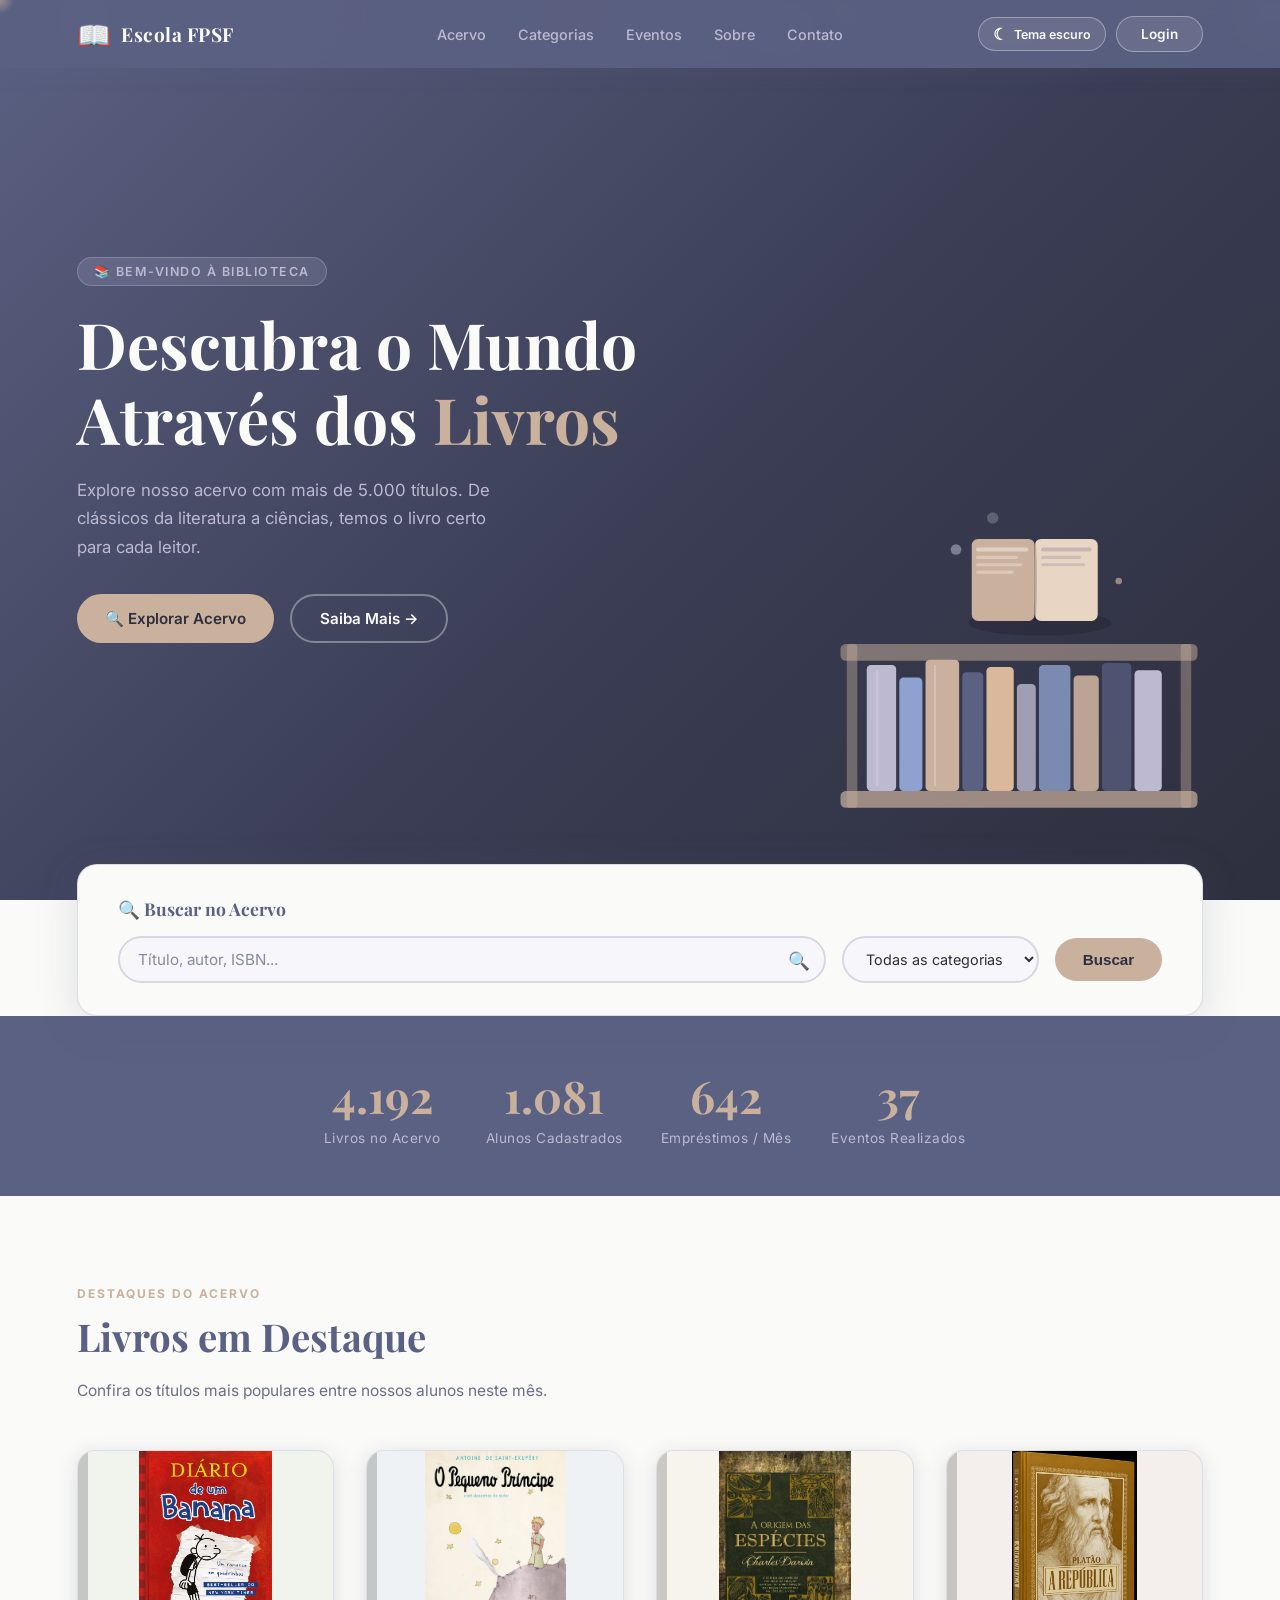
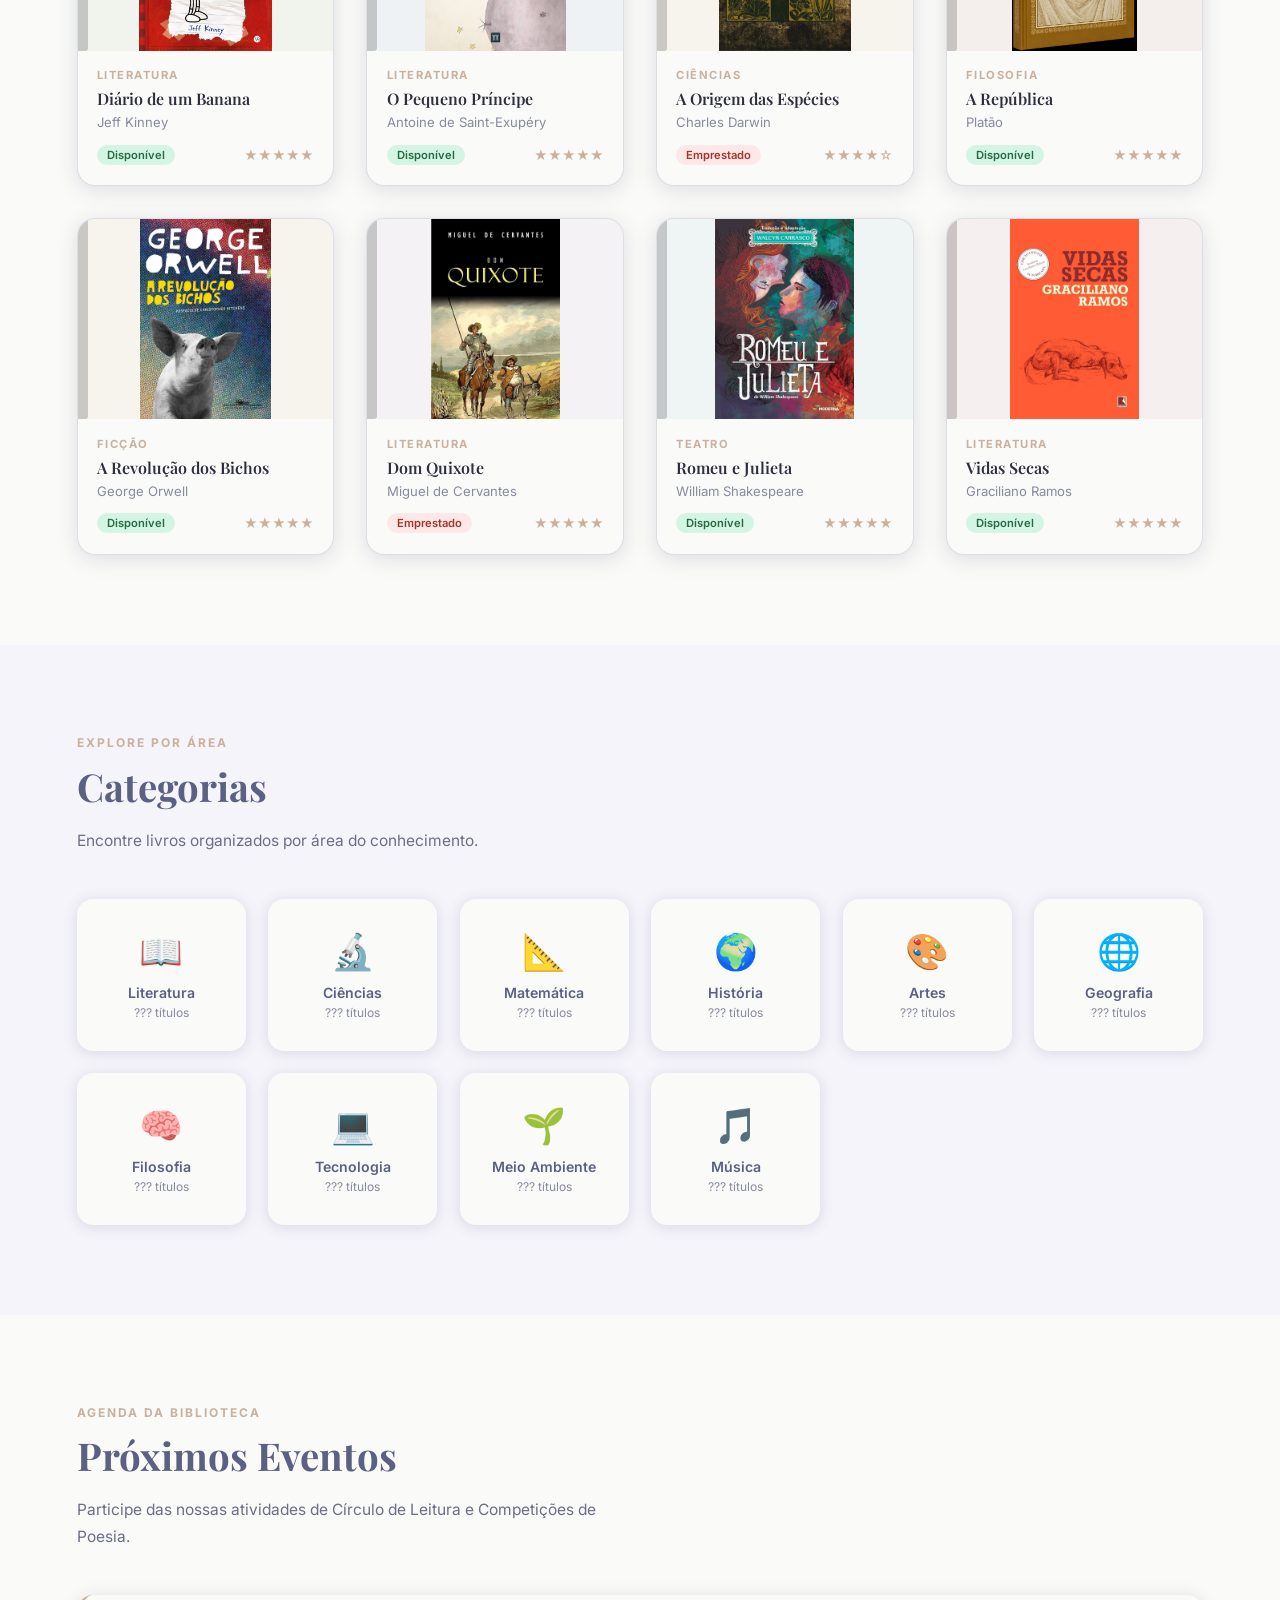
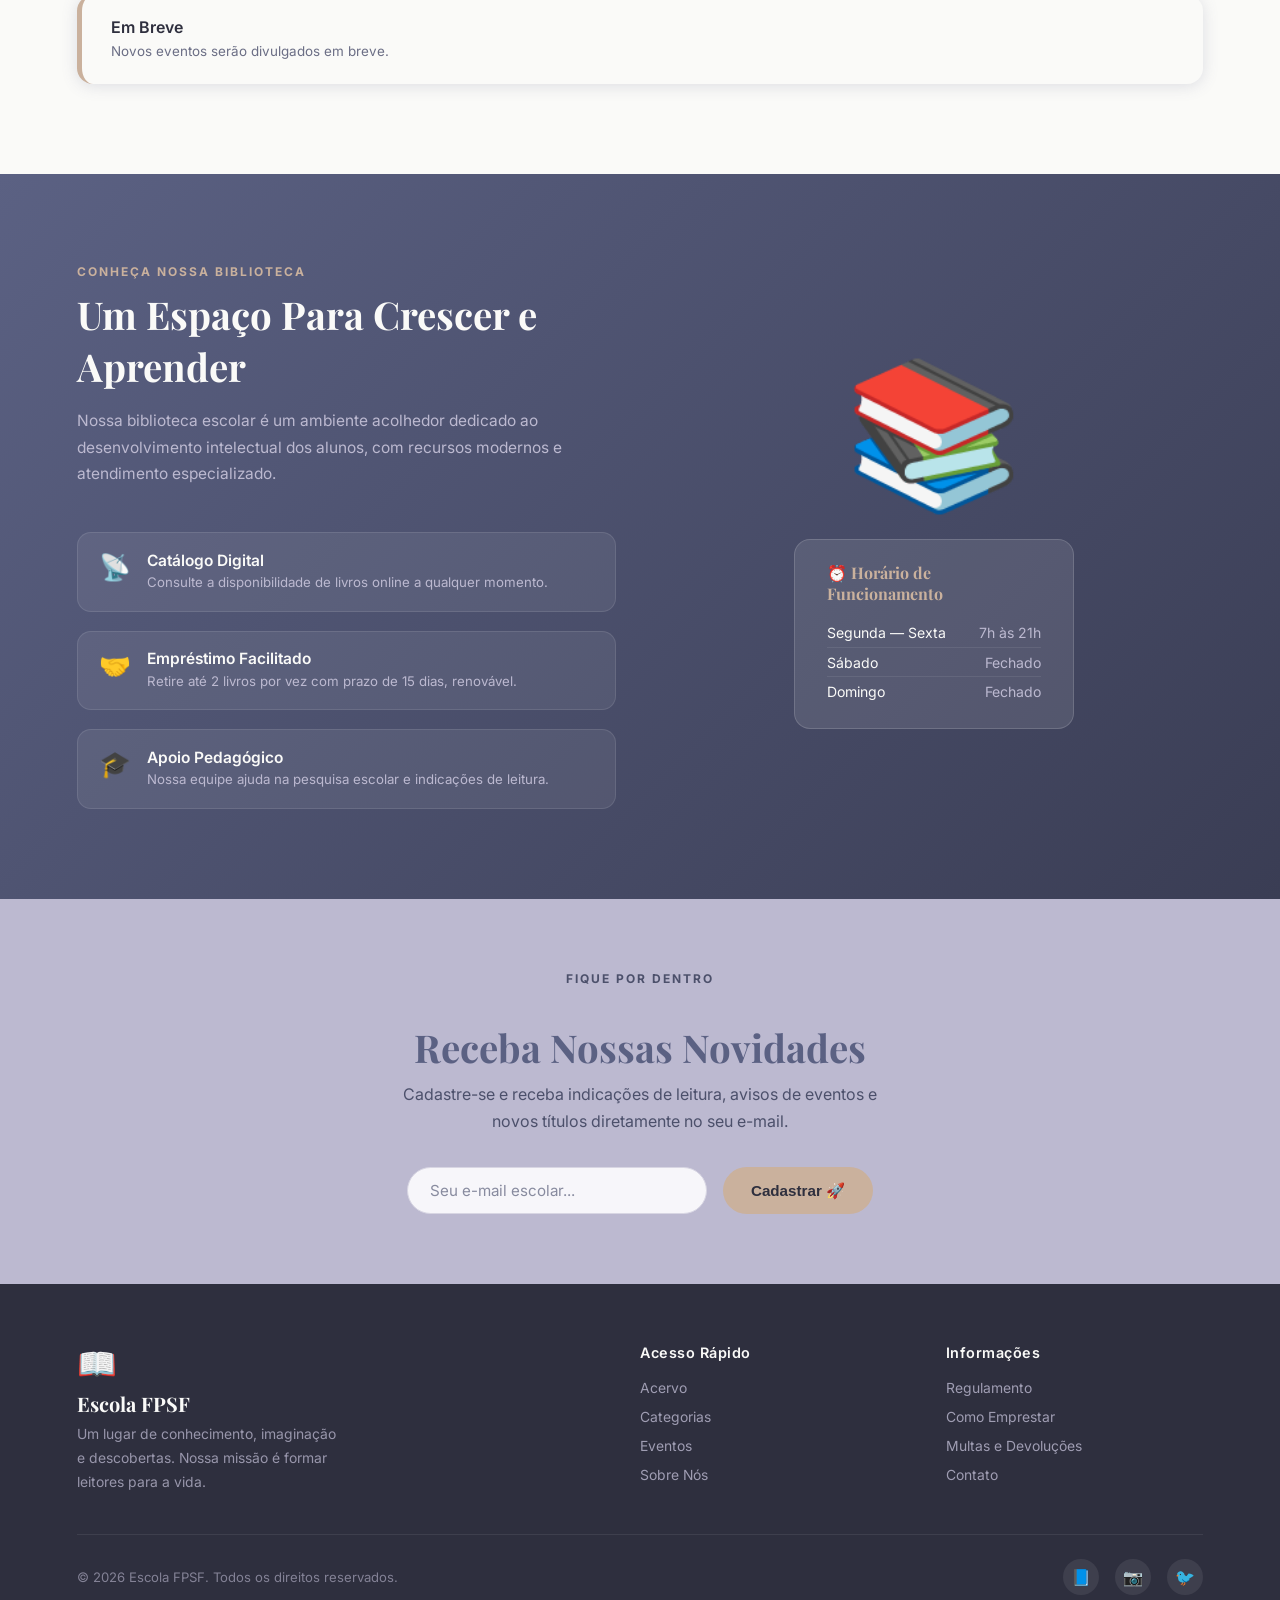
==== commit 10c91335: "Livros em Destaque e login ficticio" ====
--- a/index.html
+++ b/index.html
@@ -173,7 +173,7 @@
 
 <!-- ─── CATEGORIES ─── -->
 <section class="categories-section" id="categorias">
-  <p class="section-label reveal">Explore por Área</p>
+  <p class="section-label reveal">Explore por área</p>
   <h2 class="section-title reveal">Categorias</h2>
   <p class="section-subtitle reveal">Encontre livros organizados por área do conhecimento.</p>
 
@@ -181,52 +181,52 @@
     <div class="cat-card reveal" style="--d:.1s">
       <div class="cat-icon">📖</div>
       <div class="cat-name">Literatura</div>
-      <div class="cat-count">842 títulos</div>
+      <div class="cat-count">??? títulos</div>
     </div>
     <div class="cat-card reveal" style="--d:.2s">
       <div class="cat-icon">🔬</div>
       <div class="cat-name">Ciências</div>
-      <div class="cat-count">634 títulos</div>
+      <div class="cat-count">??? títulos</div>
     </div>
     <div class="cat-card reveal" style="--d:.3s">
       <div class="cat-icon">📐</div>
       <div class="cat-name">Matemática</div>
-      <div class="cat-count">510 títulos</div>
+      <div class="cat-count">??? títulos</div>
     </div>
     <div class="cat-card reveal" style="--d:.4s">
       <div class="cat-icon">🌍</div>
       <div class="cat-name">História</div>
-      <div class="cat-count">487 títulos</div>
+      <div class="cat-count">??? títulos</div>
     </div>
     <div class="cat-card reveal" style="--d:.5s">
       <div class="cat-icon">🎨</div>
       <div class="cat-name">Artes</div>
-      <div class="cat-count">320 títulos</div>
+      <div class="cat-count">??? títulos</div>
     </div>
     <div class="cat-card reveal" style="--d:.6s">
       <div class="cat-icon">🌐</div>
       <div class="cat-name">Geografia</div>
-      <div class="cat-count">295 títulos</div>
+      <div class="cat-count">??? títulos</div>
     </div>
     <div class="cat-card reveal" style="--d:.7s">
       <div class="cat-icon">🧠</div>
       <div class="cat-name">Filosofia</div>
-      <div class="cat-count">218 títulos</div>
+      <div class="cat-count">??? títulos</div>
     </div>
     <div class="cat-card reveal" style="--d:.8s">
       <div class="cat-icon">💻</div>
       <div class="cat-name">Tecnologia</div>
-      <div class="cat-count">197 títulos</div>
+      <div class="cat-count">??? títulos</div>
     </div>
     <div class="cat-card reveal" style="--d:.9s">
       <div class="cat-icon">🌱</div>
       <div class="cat-name">Meio Ambiente</div>
-      <div class="cat-count">174 títulos</div>
+      <div class="cat-count">??? títulos</div>
     </div>
     <div class="cat-card reveal" style="--d:1s">
       <div class="cat-icon">🎵</div>
       <div class="cat-name">Música</div>
-      <div class="cat-count">163 títulos</div>
+      <div class="cat-count">??? títulos</div>
     </div>
   </div>
 </section>
@@ -235,40 +235,14 @@
 <section id="eventos">
   <p class="section-label reveal">Agenda da Biblioteca</p>
   <h2 class="section-title reveal">Próximos Eventos</h2>
-  <p class="section-subtitle reveal">Participe das nossas atividades culturais e educativas.</p>
+  <p class="section-subtitle reveal">Participe das nossas atividades de Círculo de Leitura e Competições de Poesia.</p>
 
   <div class="events-list">
     <div class="event-item reveal-left">
-      <div class="event-date"><div class="event-day">05</div><div class="event-month">Mai</div></div>
       <div>
-        <div class="event-title">Clube do Livro — Maio 📚</div>
-        <div class="event-desc">Discussão mensal sobre "Dom Casmurro" de Machado de Assis. Aberto a todos os alunos.</div>
+        <div class="event-title">Em Breve</div>
+        <div class="event-desc">Novos eventos serão divulgados em breve.</div>
       </div>
-      <div class="event-tag">Literatura</div>
-    </div>
-    <div class="event-item reveal-left" style="transition-delay:.1s">
-      <div class="event-date"><div class="event-day">12</div><div class="event-month">Mai</div></div>
-      <div>
-        <div class="event-title">Oficina de Poesia ✍️</div>
-        <div class="event-desc">Aprenda técnicas de escrita criativa com a Prof.ª Carla. Vagas limitadas.</div>
-      </div>
-      <div class="event-tag">Workshop</div>
-    </div>
-    <div class="event-item reveal-left" style="transition-delay:.2s">
-      <div class="event-date"><div class="event-day">20</div><div class="event-month">Mai</div></div>
-      <div>
-        <div class="event-title">Sarau de Leitura 🎤</div>
-        <div class="event-desc">Apresentações de textos autorais e declamação de poesias no auditório da escola.</div>
-      </div>
-      <div class="event-tag">Cultural</div>
-    </div>
-    <div class="event-item reveal-left" style="transition-delay:.3s">
-      <div class="event-date"><div class="event-day">28</div><div class="event-month">Mai</div></div>
-      <div>
-        <div class="event-title">Maratona de Leitura 🏆</div>
-        <div class="event-desc">Competição entre turmas com prêmios para os maiores leitores do mês.</div>
-      </div>
-      <div class="event-tag">Competição</div>
     </div>
   </div>
 </section>
@@ -292,7 +266,7 @@
           <div class="feat-icon">🤝</div>
           <div>
             <div class="feat-title">Empréstimo Facilitado</div>
-            <div class="feat-desc">Retire até 3 livros por vez com prazo de 15 dias, renovável.</div>
+            <div class="feat-desc">Retire até 2 livros por vez com prazo de 15 dias, renovável.</div>
           </div>
         </div>
         <div class="feat-item reveal" style="transition-delay:.3s">
@@ -308,8 +282,8 @@
       <div class="big-book-icon">📚</div>
       <div class="hours-card">
         <h4>⏰ Horário de Funcionamento</h4>
-        <div class="hour-row"><span>Segunda — Sexta</span><span>7h às 18h</span></div>
-        <div class="hour-row"><span>Sábado</span><span>8h às 12h</span></div>
+        <div class="hour-row"><span>Segunda — Sexta</span><span>7h às 21h</span></div>
+        <div class="hour-row"><span>Sábado</span><span>Fechado</span></div>
         <div class="hour-row"><span>Domingo</span><span>Fechado</span></div>
       </div>
     </div>
@@ -403,6 +377,10 @@
       <p class="login-message" id="loginMessage" aria-live="polite"></p>
       <button type="submit" class="btn btn-primary login-submit">Entrar</button>
     </form>
+    <div class="account-screen" id="accountScreen" hidden>
+      <h3>Aluno</h3>
+      <button type="button" class="btn btn-primary login-submit" onclick="fakeLogout()">Sair da Conta</button>
+    </div>
   </div>
 </div>
 
--- a/css/style.css
+++ b/css/style.css
@@ -833,6 +833,14 @@
   margin-top:.5rem;
   width:100%;
 }
+.account-screen {
+  text-align:center;
+}
+.account-screen h3 {
+  font-family:'Playfair Display',serif;
+  color:var(--heading-color);
+  margin-bottom:1rem;
+}
 
 input::placeholder { color: var(--text-muted); opacity: 1; }
 select option { background: var(--bg-card); color: var(--text-main); }
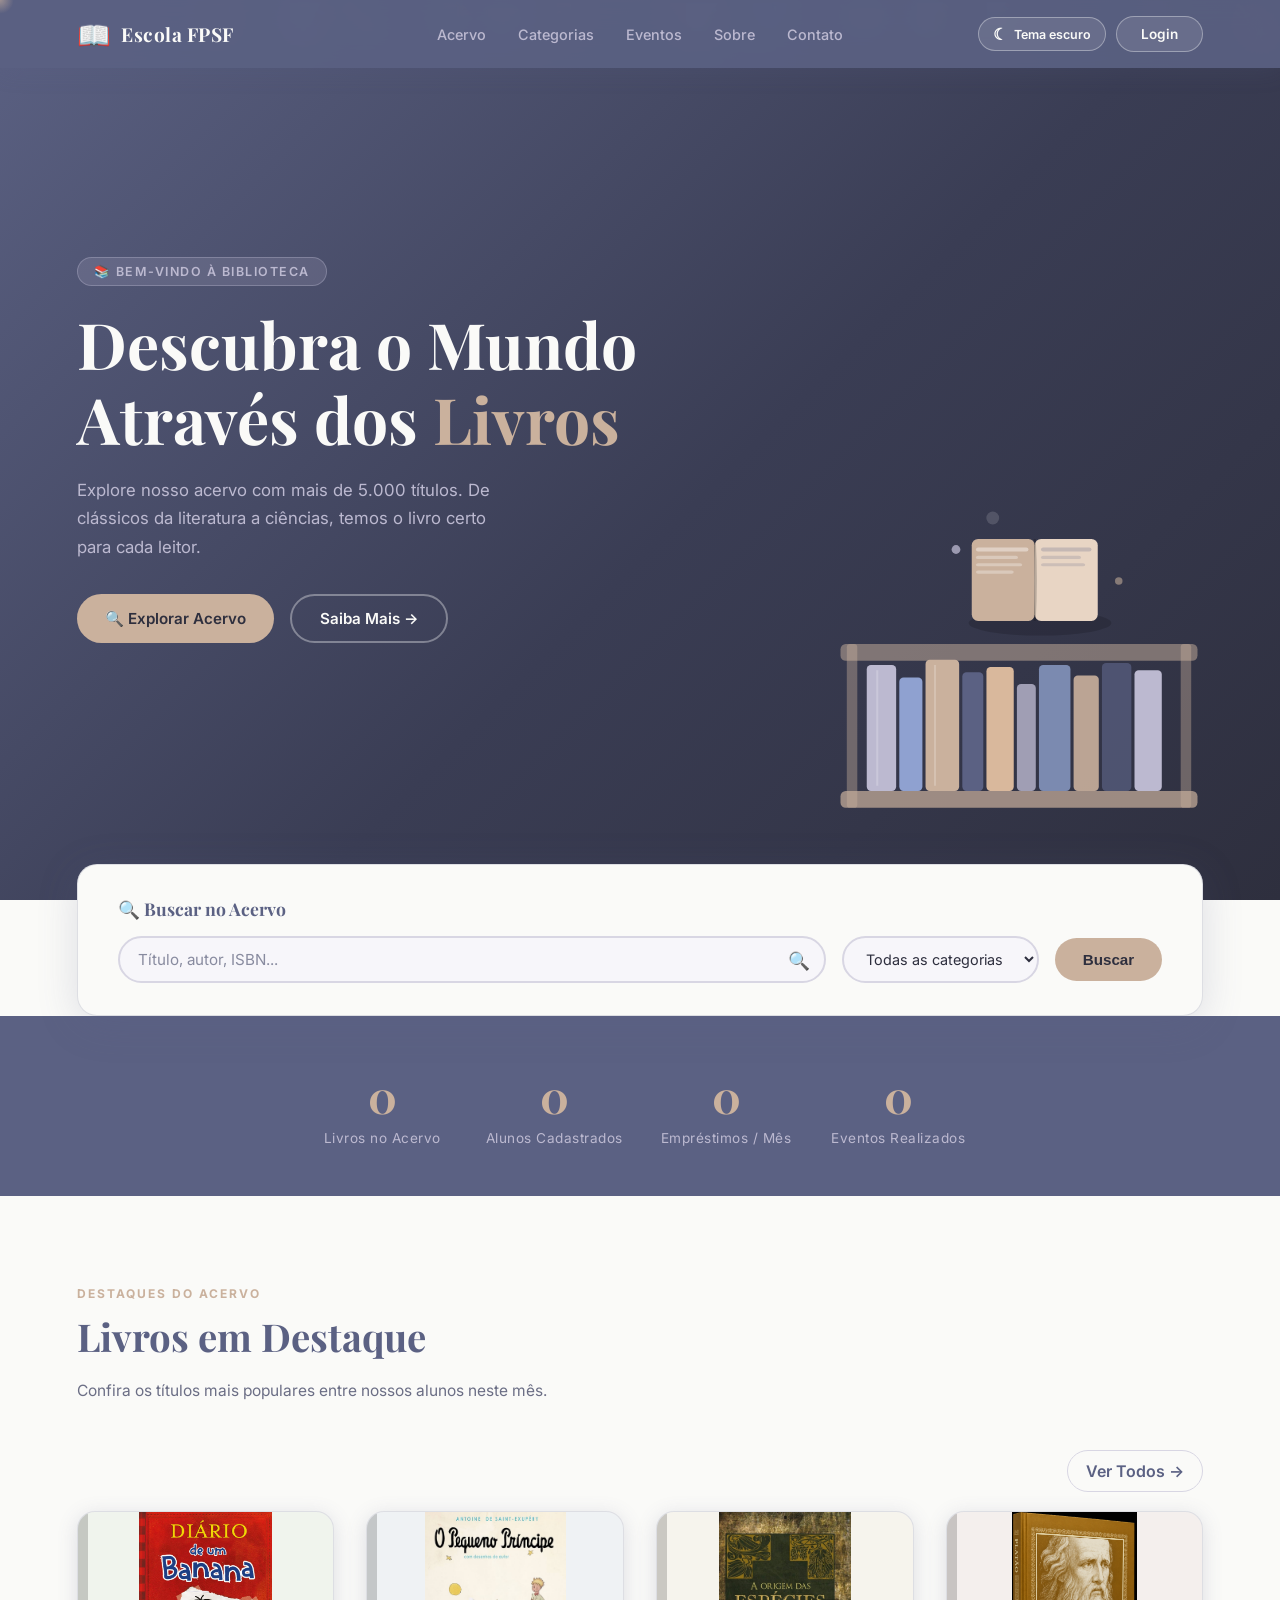
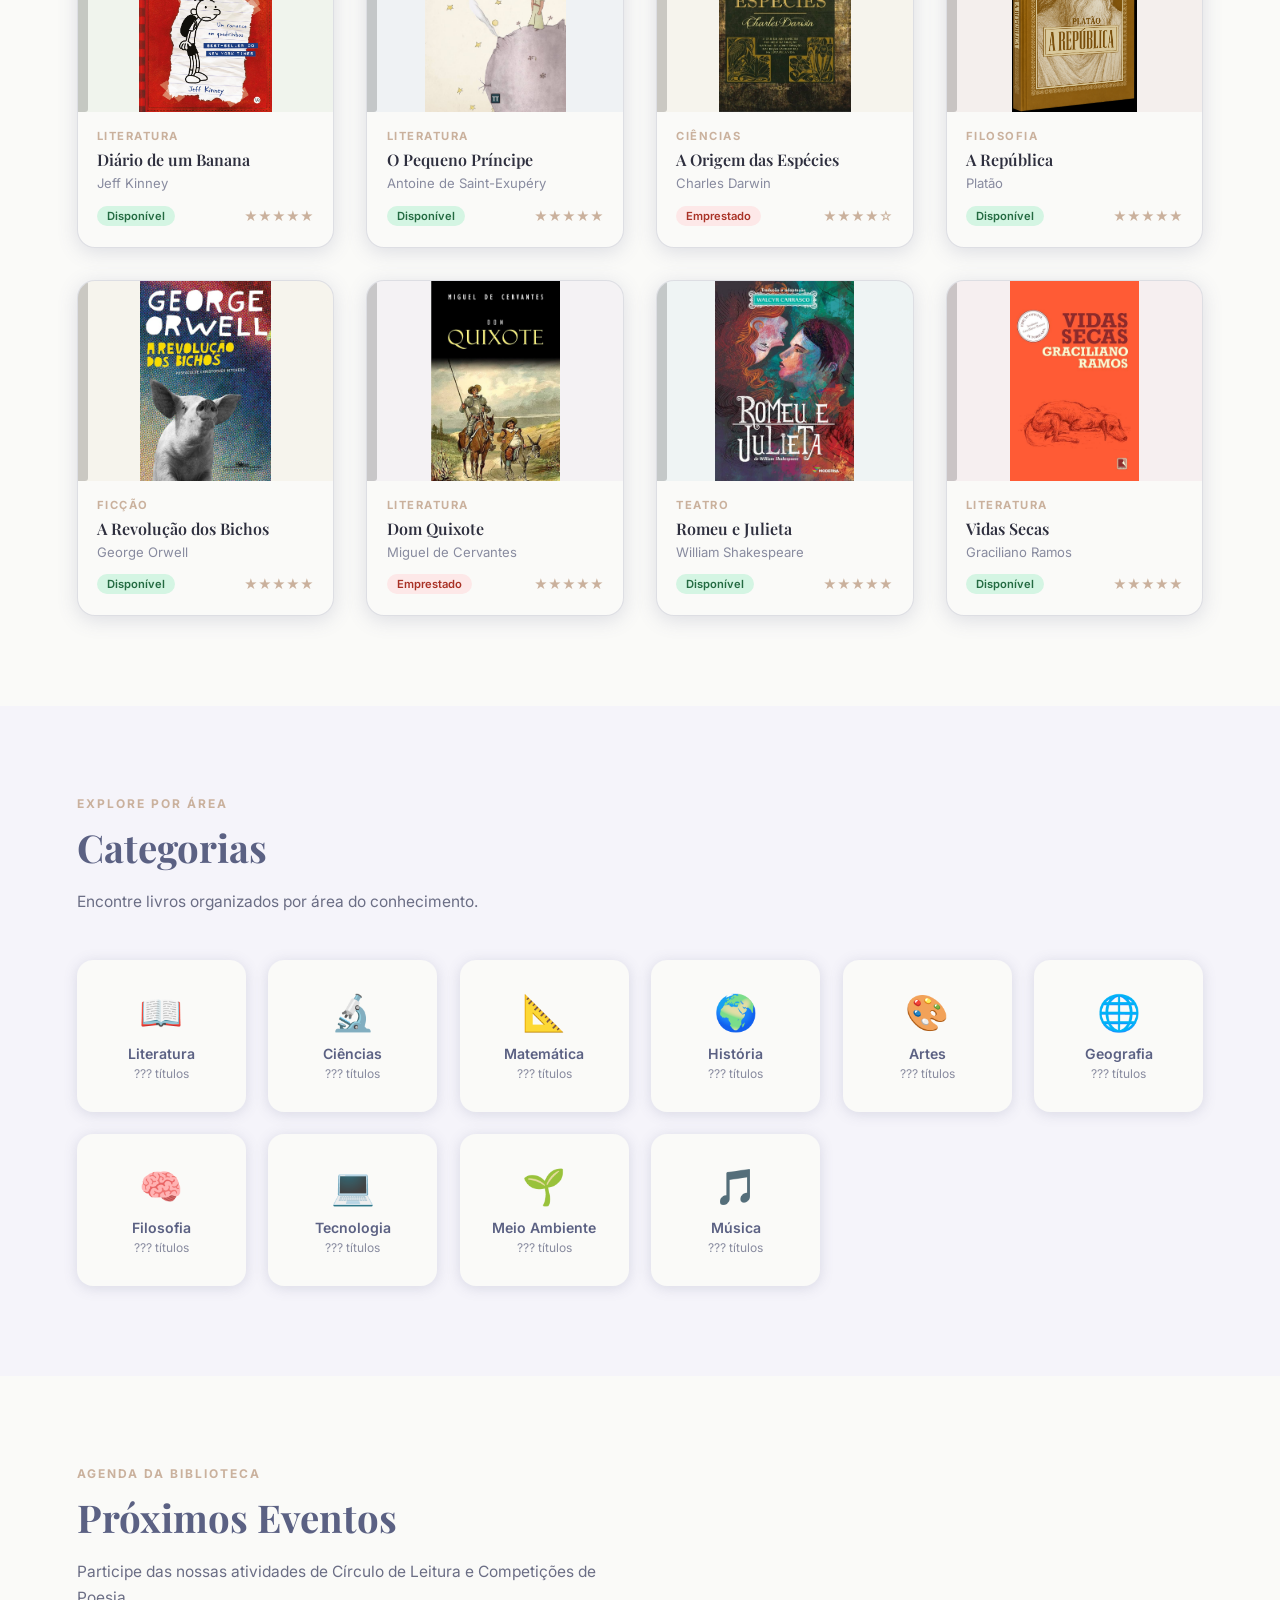
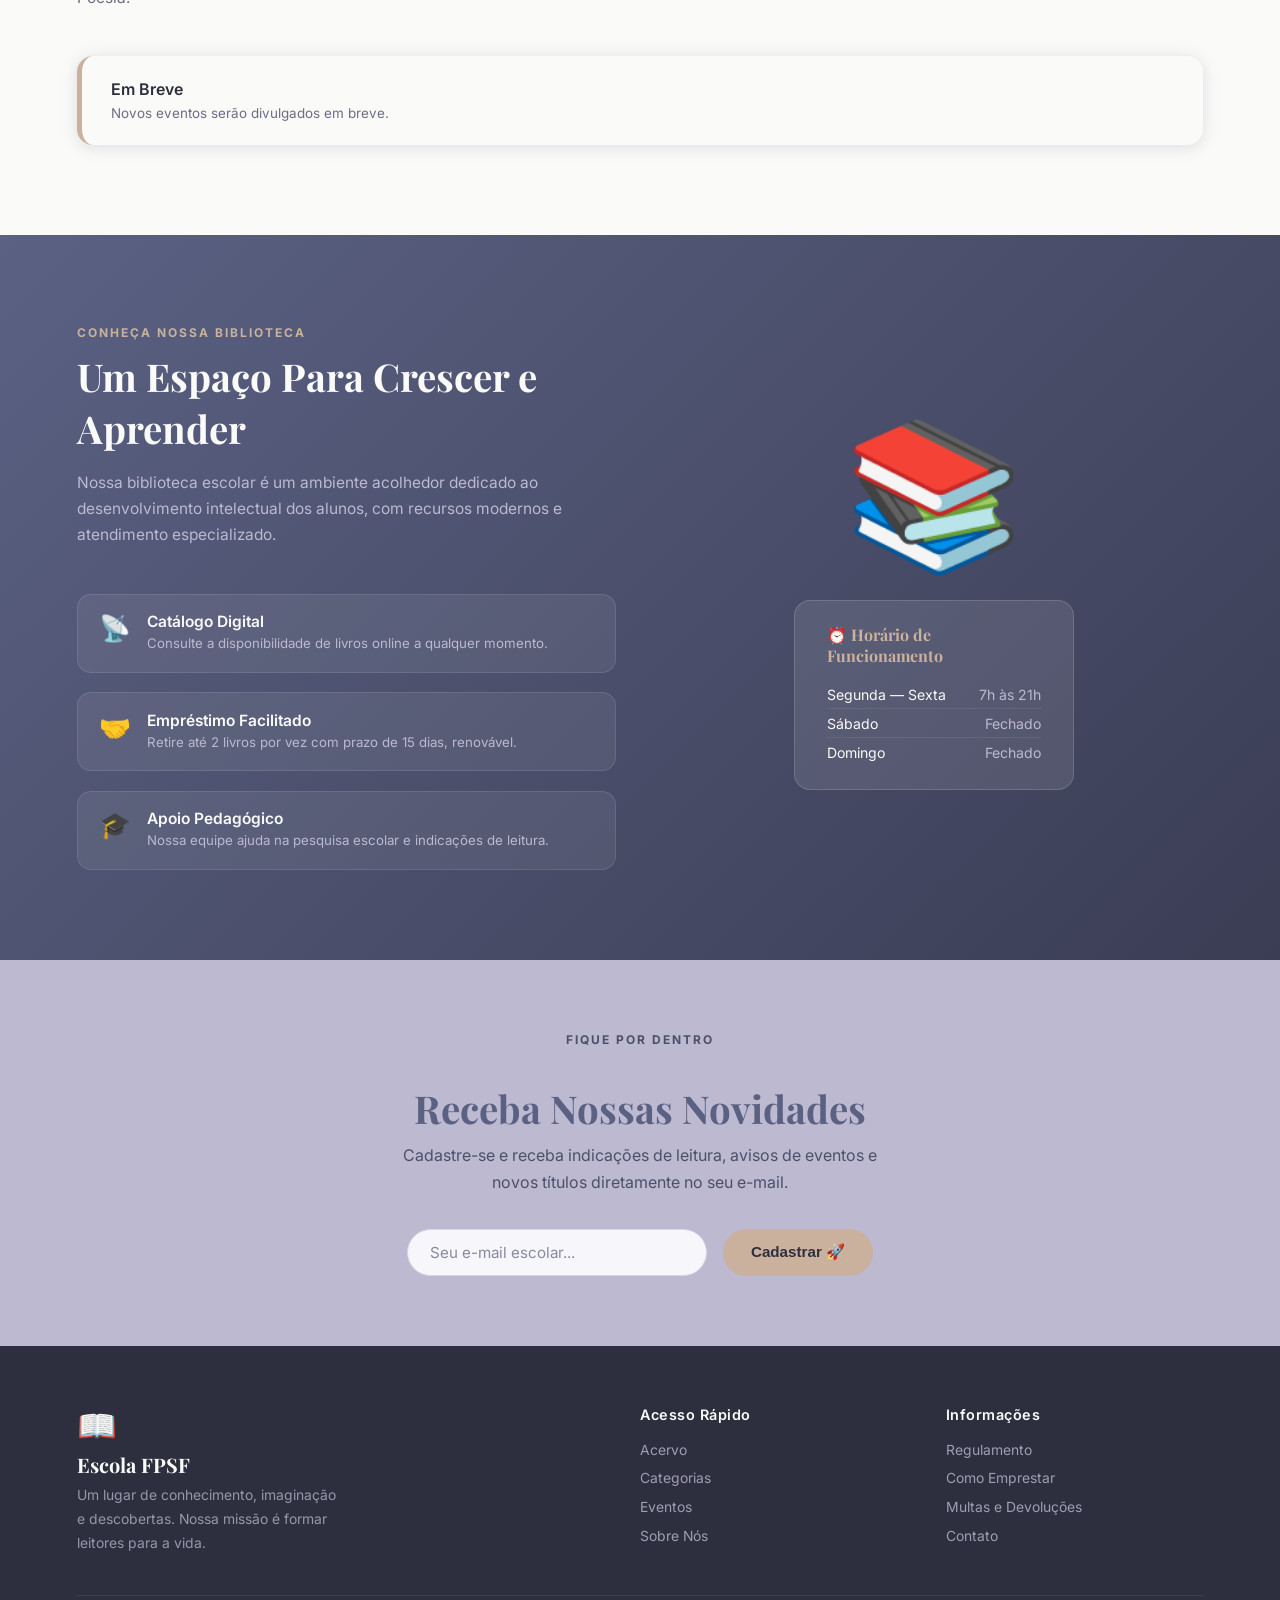
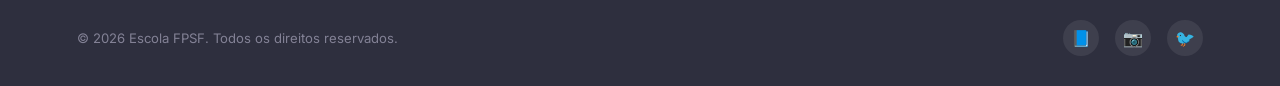
==== commit fb8ac1f0: "primeiro commit" ====
--- a/index.html
+++ b/index.html
@@ -145,19 +145,19 @@
 <!-- ─── STATS ─── -->
 <div class="stats-band">
   <div class="stat-item reveal">
-    <span class="stat-num" data-target="5240">0</span>
+    <span class="stat-num" data-target="0">0</span>
     <p class="stat-label">Livros no Acervo</p>
   </div>
   <div class="stat-item reveal">
-    <span class="stat-num" data-target="1380">0</span>
+    <span class="stat-num" data-target="0">0</span>
     <p class="stat-label">Alunos Cadastrados</p>
   </div>
   <div class="stat-item reveal">
-    <span class="stat-num" data-target="820">0</span>
+    <span class="stat-num" data-target="0">0</span>
     <p class="stat-label">Empréstimos / Mês</p>
   </div>
   <div class="stat-item reveal">
-    <span class="stat-num" data-target="48">0</span>
+    <span class="stat-num" data-target="0">0</span>
     <p class="stat-label">Eventos Realizados</p>
   </div>
 </div>
@@ -167,6 +167,10 @@
   <p class="section-label reveal">Destaques do Acervo</p>
   <h2 class="section-title reveal">Livros em Destaque</h2>
   <p class="section-subtitle reveal">Confira os títulos mais populares entre nossos alunos neste mês.</p>
+
+  <div class="section-actions">
+    <a href="todos.html" class="btn-ver-todos">Ver Todos →</a>
+  </div>
 
   <div class="books-grid" id="booksGrid"></div>
 </section>
--- a/css/style.css
+++ b/css/style.css
@@ -421,6 +421,33 @@
   margin-bottom: 2.8rem;
 }
 
+/* Section actions (e.g., Ver Todos) */
+.section-actions {
+  display: flex;
+  justify-content: flex-end;
+  margin-bottom: 1.2rem;
+}
+.btn-ver-todos {
+  display: inline-flex;
+  align-items: center;
+  gap: 8px;
+  padding: 10px 18px;
+  border-radius: 50px;
+  background: transparent;
+  color: var(--heading-color);
+  border: 1px solid var(--border);
+  text-decoration: none;
+  font-weight: 600;
+  transition: background .2s, transform .15s, border-color .2s, color .2s;
+}
+.btn-ver-todos:hover, .btn-ver-todos:focus {
+  background: var(--beige);
+  color: var(--dark);
+  border-color: var(--beige);
+  transform: translateY(-2px);
+}
+@media(max-width:700px){ .section-actions{ justify-content:center; } }
+
 /* ─── REVEAL ─── */
 .reveal {
   opacity: 0;
